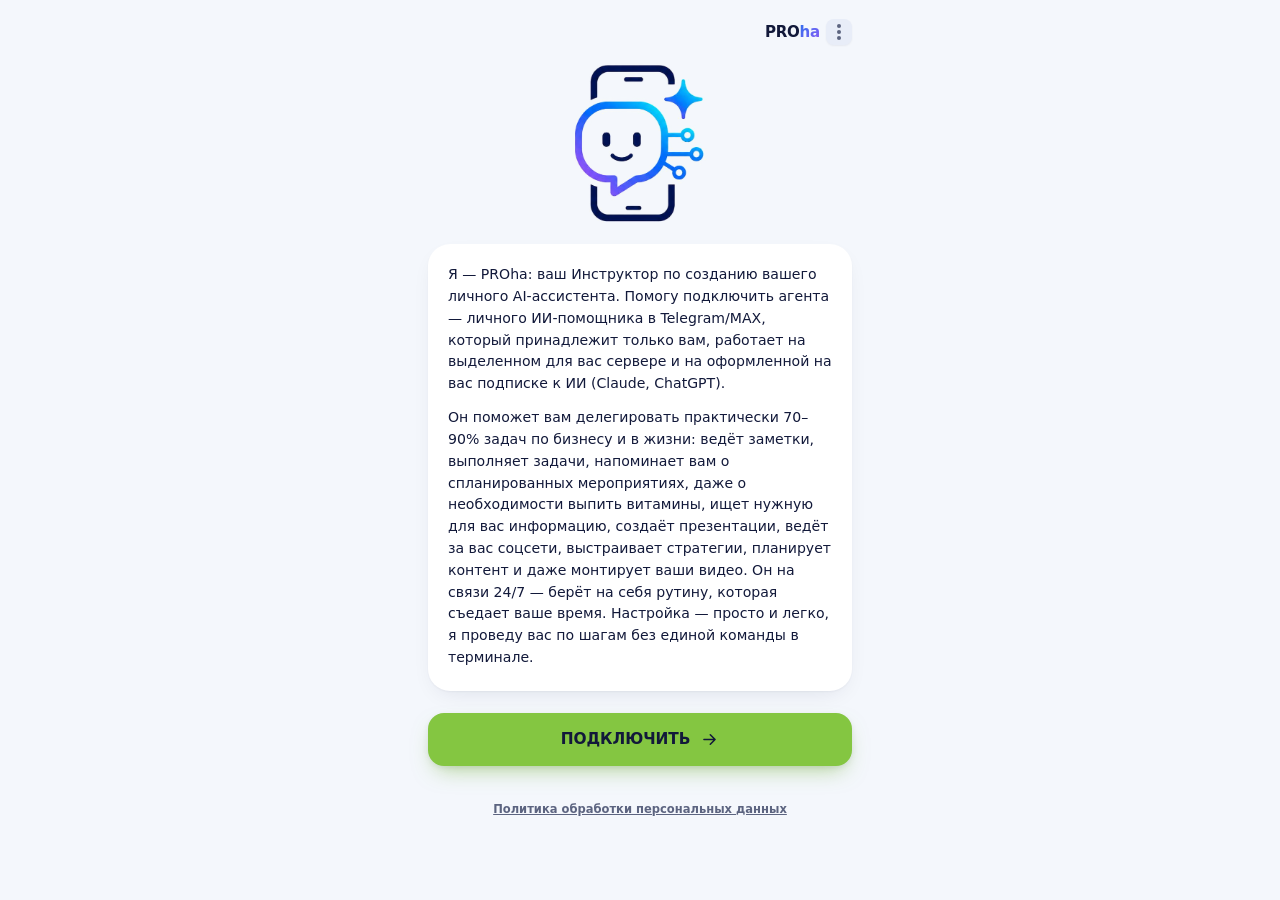
==== index.html @ 61fe50eb "Сервер — только вне России: из РФ Telegram и ИИ работают с перебоями, медиа через релей не проходят;" ====
<!DOCTYPE html>
<html lang="ru">
<head>
<meta charset="UTF-8">
<meta name="viewport" content="width=device-width, initial-scale=1.0, viewport-fit=cover">
<!-- Защитный слой. CSP через <meta> — единственный способ на GitHub Pages:
     Pages не позволяет настраивать HTTP-заголовки вообще. Через meta браузеры
     применяют не все директивы: frame-ancestors, X-Frame-Options,
     X-Content-Type-Options, Permissions-Policy и HSTS работают ТОЛЬКО как
     настоящие заголовки — они ставятся Transform Rule'ом на Cloudflare,
     см. SECURITY.md. Здесь то, что через meta реально действует.

     style-src держит 'unsafe-inline' намеренно: telegram-web-app.js
     подмешивает стили темы клиента, и строгий style-src ломает Mini App.
     Защиту от XSS даёт script-src, и он строгий: только свои файлы и SDK
     Telegram, без inline-скриптов и eval. -->
<meta http-equiv="Content-Security-Policy" content="default-src 'self'; script-src 'self' https://telegram.org; style-src 'self' 'unsafe-inline' https://fonts.googleapis.com; font-src 'self' https://fonts.gstatic.com; img-src 'self' data:; connect-src 'self' https://api.proha.site; base-uri 'none'; form-action 'none'; object-src 'none'">
<meta name="referrer" content="strict-origin-when-cross-origin">
<title>PROha — твой личный AI ассистент</title>
<script src="https://telegram.org/js/telegram-web-app.js"></script>
<link rel="preconnect" href="https://fonts.googleapis.com">
<link rel="preconnect" href="https://fonts.gstatic.com" crossorigin>
<link href="https://fonts.googleapis.com/css2?family=Manrope:wght@500;600;700;800&display=swap" rel="stylesheet">
<!-- ?v=N — та же ручная версия, что MINI_APP_VERSION в concierge-bot/index.js.
     Нужна отдельно от версии в URL самого index.html (которую ставит бот в
     MINI_APP_URL): WebView Telegram может держать style.css/app.js в кэше
     по их СОБСТВЕННОМУ адресу даже когда html открывается заново по новому
     URL — cache-buster у html не трогает кэш подключённых файлов, если у
     них нет своего. Бампать оба числа вместе при каждой визуальной правке. -->
<link rel="stylesheet" href="style.css?v=68">
</head>
<body>
<!--
  THESIS: Дружелюбный личный ассистент, а не официальный документ — редизайн
  по прямому брифу пользователя (логотип PROha), не по своему направлению.
  Отказ от прежнего мира (крафт-бумага/штамп/официальный паспорт) в пользу
  мягких скруглённых карточек и фирменного маскота.
  OWN-WORLD: холодно-белый фон (#F4F7FC), белые карточки с мягкой тенью,
  тёмно-синие чернила (#12193A), градиент синий→фиолетовый (#2F6FED→#8B5CF6)
  для бренд-марки и акцентов выбора, салатовый (#84C641) — единственный цвет
  первичных кнопок (осознанный выбор пользователя, отдельно от бренд-
  градиента). Manrope везде. Скругления везде (10–22px), никаких острых
  углов и линий-разделителей — карточки вместо них.
  STORY: посетитель узнаёт бренд по логотипу с первого экрана и понимает —
  это дружелюбный личный ассистент, а не корпоративная форма; салатовая
  кнопка явно зовёт продолжить.
  FIRST VIEWPORT: значок в левом верхнем углу шапки, «PROha» — в правом,
  заголовок раздела, постер-заглушка под видео (16:9, неактивный плей —
  честно приглушённый, не притворяется рабочим), карточка с текстом о
  том, что такое агент, что он умеет и зачем нужен, салатовая кнопка
  «ПОЕХАЛИ →» внизу. Схема из трёх карточек-иконок
  (Telegram–Сервер–Claude) с этого экрана снята — сохранена в истории
  git для одного из следующих экранов.
  FORM: направление зафиксировано брифом пользователя напрямую (логотип +
  явное указание цвета кнопок), без броска кубика по правилам скилла.
  FINISH: unreviewed and undocumented is unfinished; this build ends with the
  finish review, the verdict, and DESIGN.md.
-->

<main class="passport" id="passport">

<!-- Панель меню документов — одна на всех экранах, вне .screen. Кнопка,
     которая её открывает (.app-menu-trigger), больше не здесь одна —
     она встроена в бренд-марку каждого экрана, сразу справа от слова
     «PROha» (см. .brand-mark__right ниже и app.js — там же почему).
     Панель одна общая, координаты в CSS подобраны под её реальное место
     в строке (одинаковое на любом экране, шапка везде той же высоты). -->
<div class="app-menu__panel" id="app-menu-panel" hidden>
  <a href="privacy.html?v=68" target="_blank" rel="noopener">Политика обработки персональных данных</a>
  <a href="consent.html?v=68" target="_blank" rel="noopener">Согласие на обработку персональных данных</a>
  <a href="offer.html?v=68" target="_blank" rel="noopener">Публичная оферта</a>
</div>

<section class="screen" data-screen="intro">

  <header class="passport__header">
    <div class="hero-mark">
      <div class="brand-mark__right">
        <p class="hero-mark__word">PRO<span class="grad">ha</span></p>
        <button class="app-menu-trigger" type="button" aria-haspopup="true" aria-expanded="false" aria-label="Документы">
          <svg viewBox="0 0 4 16" fill="currentColor" aria-hidden="true" width="4" height="16">
            <circle cx="2" cy="2" r="2"/>
            <circle cx="2" cy="8" r="2"/>
            <circle cx="2" cy="14" r="2"/>
          </svg>
        </button>
      </div>
    </div>
    <h1 class="passport__title sr-only">Знакомство</h1>
  </header>

  <!-- Схема устройства агента (3 шага: Telegram/Сервер/Claude) убрана с
       этого экрана по просьбе пользователя, но не удалена — разметка
       сохранена в истории git (см. коммиты до этого) для переиспользования
       на одном из следующих экранов. -->

  <!-- Логотип сервиса на месте убранной видео-заглушки: тот же слот, та же
       высота, поэтому ритм экрана не поехал. Размеры — в .intro-logo. -->
  <img class="intro-logo" src="icon-proha.png" alt="" width="378" height="449">

  <section class="intro">
    <p class="intro__text">
      Я — PROha: ваш Инструктор по созданию вашего личного AI-ассистента.
      Помогу подключить агента — личного ИИ-помощника в Telegram/MAX,
      который принадлежит только вам, работает на выделенном для вас
      сервере и на оформленной на вас подписке к ИИ (Claude, ChatGPT).
    </p>
    <p class="intro__text">
      Он поможет вам делегировать практически 70–90% задач по бизнесу и в
      жизни: ведёт заметки, выполняет задачи, напоминает вам о
      спланированных мероприятиях, даже о необходимости выпить витамины,
      ищет нужную для вас информацию, создаёт презентации, ведёт за вас
      соцсети, выстраивает стратегии, планирует контент и даже монтирует
      ваши видео. Он на связи 24/7 — берёт на себя рутину, которая съедает
      ваше время. Настройка — просто и легко, я проведу вас по шагам без
      единой команды в терминале.
    </p>
  </section>

  <footer class="passport__footer">
    <button class="btn-primary" id="start-btn" type="button">
      <span>ПОДКЛЮЧИТЬ</span>
      <svg viewBox="0 0 24 24" fill="none" aria-hidden="true" class="btn-primary__arrow">
        <path d="M5 12h14M13 6l6 6-6 6" stroke="currentColor" stroke-width="2" stroke-linecap="round" stroke-linejoin="round"/>
      </svg>
    </button>
  </footer>

</section>

<!-- Экран рисков — сразу после знакомства, до РАСХОДОВ, чтобы человек
     принял это решение раньше, чем увидит сумму (не наоборот: "уже
     потратился — какая разница, что подписал"). Тот же .pricing-card
     компонент, что и на экране РАСХОДЫ, только с акцентом --danger вместо
     нейтрального doc-label. Чекбокс — тот же паттерн, что #pdn-consent-input
     на экране "server": явное подтверждение весомее, чем просто текст,
     который можно проскроллить не читая. Юридически это не замена offer.html
     (там раздел 5 "Ограничение ответственности"), а более явное и заметное
     предупреждение по двум конкретным пунктам, которых в оферте нет прямым
     текстом — по просьбе пользователя 22.08.2026. -->
<section class="screen" data-screen="risks" hidden>

  <header class="passport__header passport__header--plain">
    <div class="brand-mark">
      <img class="brand-mark__icon" src="icon-proha.png" alt="" width="378" height="449">
      <div class="brand-mark__right">
        <p class="brand-mark__word">PRO<span class="grad">ha</span></p>
        <button class="app-menu-trigger" type="button" aria-haspopup="true" aria-expanded="false" aria-label="Документы">
          <svg viewBox="0 0 4 16" fill="currentColor" aria-hidden="true" width="4" height="16">
            <circle cx="2" cy="2" r="2"/>
            <circle cx="2" cy="8" r="2"/>
            <circle cx="2" cy="14" r="2"/>
          </svg>
        </button>
      </div>
    </div>
    <h1 class="passport__title passport__title--compact">ВАЖНО ПРОЧИТАТЬ</h1>
  </header>

  <section class="pricing-card pricing-card--danger" aria-label="Утечка данных">
    <span class="doc-label doc-label--danger">УТЕЧКА ДАННЫХ</span>
    <p class="pricing-card__text">
      Сервер — ваш: вы покупаете его сами и остаётесь его единственным
      владельцем. Чтобы поставить ассистента без единой команды в терминале,
      на шаге установки вы даёте нам разовый доступ по SSH: пароль уходит по
      защищённому каналу прямо на наш сервер установки, используется один раз
      и не сохраняется. В конце установки вход по паролю на сервере
      отключается совсем, а для обновлений и поддержки остаётся наш SSH-ключ
      — как удалить и его, написано на последнем шаге.
    </p>
    <p class="pricing-card__note">
      Поэтому риски, связанные с утечкой информации именно с вашего
      сервера, — на вашей стороне, а не на нашей: кому вы передали пароль,
      как настроен доступ, что вы храните на сервере дальше. Мы подключаем
      ассистента один раз и не отвечаем за то, что происходит с сервером
      после установки.
    </p>
  </section>

  <section class="pricing-card pricing-card--danger" aria-label="Доступ к ИИ-моделям">
    <span class="doc-label doc-label--danger">ДОСТУП К ИИ-МОДЕЛЯМ</span>
    <p class="pricing-card__text">
      Claude и часть других ИИ-моделей официально не работают в России и
      могут в любой момент ограничить, заблокировать или изменить условия
      доступа — это решение самих ИИ-платформ, не наше.
    </p>
    <p class="pricing-card__note">
      Подписку на ИИ-модель вы оформляете на себя лично (см. РАСХОДЫ
      дальше), и потеря или нестабильность этого подключения — тоже риск
      на вашей стороне. Мы можем помочь перенастроить агента на другую
      модель, но не гарантируем непрерывную работу конкретной ИИ-платформы.
    </p>
  </section>

  <section class="pricing-card" aria-label="Разовая услуга">
    <span class="doc-label">РАЗОВАЯ УСЛУГА</span>
    <p class="pricing-card__text">
      PROha подключает вам агента один раз — это не подписка на хранение
      или владение вашими данными с нашей стороны.
    </p>
    <p class="pricing-card__note">
      Мы не выступаем оператором или хранителем информации, которая
      проходит через агента, — только помогаем один раз всё настроить.
      Все остальные риски, не перечисленные выше явно, тоже по умолчанию
      лежат на вас как на владельце сервера и подписок. Полные условия —
      в <a href="offer.html?v=68" target="_blank" rel="noopener">договоре оферты</a>.
    </p>
  </section>

  <label class="field field--consent">
    <input type="checkbox" id="risks-consent-input">
    <span class="field__consent-text">
      Я прочитал(а) и понимаю эти риски
    </span>
  </label>

  <footer class="passport__footer">
    <button class="btn-primary" id="risks-next-btn" type="button" disabled>
      <span>ПОНЯТНО, ДАЛЕЕ</span>
      <svg viewBox="0 0 24 24" fill="none" aria-hidden="true" class="btn-primary__arrow">
        <path d="M5 12h14M13 6l6 6-6 6" stroke="currentColor" stroke-width="2" stroke-linecap="round" stroke-linejoin="round"/>
      </svg>
    </button>
  </footer>

</section>

<!-- Экран-объяснение оплаты: до списка функций, чтобы человек понимал
     модель ценообразования заранее, а не постфактум на экране «Оплата».
     Модель («клиент покупает VPS и подписку на ИИ сам, напрямую») — та
     же, что и раньше провижининга (см. renderServerScreen в app.js), а
     не «всё включено рублями через нас» — экран с той моделью убран по
     решению владельца продукта, ровно из-за противоречия с тем, как
     реально работает установка.
     ВНИМАНИЕ при правках: суммы на этом экране обязаны совпадать с
     SETUP_FEE/MONTHLY_DISPLAY в app.js. -->
<section class="screen" data-screen="pricing" hidden>

  <header class="passport__header passport__header--plain">
    <div class="brand-mark">
      <img class="brand-mark__icon" src="icon-proha.png" alt="" width="378" height="449">
      <div class="brand-mark__right">
        <p class="brand-mark__word">PRO<span class="grad">ha</span></p>
        <button class="app-menu-trigger" type="button" aria-haspopup="true" aria-expanded="false" aria-label="Документы">
          <svg viewBox="0 0 4 16" fill="currentColor" aria-hidden="true" width="4" height="16">
            <circle cx="2" cy="2" r="2"/>
            <circle cx="2" cy="8" r="2"/>
            <circle cx="2" cy="14" r="2"/>
          </svg>
        </button>
      </div>
    </div>
    <h1 class="passport__title passport__title--compact">РАСХОДЫ</h1>
  </header>

  <section class="pricing-card" aria-label="Разовая оплата">
    <span class="doc-label">ОДИН РАЗ</span>
    <ul class="pricing-list">
      <li class="pricing-list__row">
        <span class="pricing-list__name">Подключение агента под ключ</span>
        <span class="pricing-list__price">30 000 ₽</span>
      </li>
    </ul>
    <p class="pricing-card__note">
      Сюда входит и поддержка дальше — отдельно её докупать не нужно и
      нельзя, платёж один. Цена одна для любой модели ИИ: Claude, ChatGPT
      или Kimi. Библиотеки навыков тоже входят в эту сумму — все сразу,
      без доплаты за отдельные функции. Их список вы увидите на следующем
      шаге.
    </p>
  </section>

  <section class="pricing-card" aria-label="Ежемесячная оплата">
    <span class="doc-label">КАЖДЫЙ МЕСЯЦ</span>
    <p class="pricing-card__text">Нам вы больше ничего не платите. Два счёта — не от нас:</p>
    <ul class="pricing-list">
      <li class="pricing-list__row">
        <span class="pricing-list__name">Сервер (VPS)</span>
        <span class="pricing-list__price">от ≈400 ₽/мес</span>
      </li>
      <li class="pricing-list__row">
        <span class="pricing-list__name">Подписка на ИИ</span>
        <span class="pricing-list__price">по тарифу модели</span>
      </li>
    </ul>
    <p class="pricing-card__note">
      Сервер вы покупаете сами у любого VPS-хостера с локацией за пределами
      России (см. следующие шаги — подскажем, какой взять) и оплачиваете
      напрямую ему, счёта от нас не
      будет. Подписку на ИИ вы тоже оформляете на себя — так требуют
      правила самих разработчиков ИИ: ваши переписки и файлы не
      смешиваются ни с чьими. Мы занимаемся только разовым подключением и
      поддержкой дальше.
    </p>
  </section>

  <!-- Снятие возражения «а если я привяжусь, а вы пропадёте или поднимете
       цену». Обещание не декоративное — оно закреплено разделом 2.1
       публичной оферты (offer.html). Менять формулировку здесь только
       вместе с офертой. -->
  <section class="pricing-card" aria-label="Отсутствие привязки">
    <span class="doc-label">БЕЗ ПРИВЯЗКИ</span>
    <p class="pricing-card__text">
      Захотите уйти — заберёте агента с собой.
    </p>
    <p class="pricing-card__note">
      Сервер и так изначально ваш, но и всё остальное (доступы, файлы
      агента) по вашему требованию передаём полностью, и ассистент
      продолжает работать уже без нас. Бесплатно, в любой момент. Это
      записано в публичной оферте, а не просто обещано на словах.
    </p>
  </section>

  <footer class="passport__footer">
    <button class="btn-primary" id="pricing-next-btn" type="button">
      <span>ПОНЯТНО, ДАЛЕЕ</span>
      <svg viewBox="0 0 24 24" fill="none" aria-hidden="true" class="btn-primary__arrow">
        <path d="M5 12h14M13 6l6 6-6 6" stroke="currentColor" stroke-width="2" stroke-linecap="round" stroke-linejoin="round"/>
      </svg>
    </button>
  </footer>

</section>

<section class="screen" data-screen="addons" hidden>

  <header class="passport__header passport__header--plain">
    <div class="brand-mark">
      <img class="brand-mark__icon" src="icon-proha.png" alt="" width="378" height="449">
      <div class="brand-mark__right">
        <p class="brand-mark__word">PRO<span class="grad">ha</span></p>
        <button class="app-menu-trigger" type="button" aria-haspopup="true" aria-expanded="false" aria-label="Документы">
          <svg viewBox="0 0 4 16" fill="currentColor" aria-hidden="true" width="4" height="16">
            <circle cx="2" cy="2" r="2"/>
            <circle cx="2" cy="8" r="2"/>
            <circle cx="2" cy="14" r="2"/>
          </svg>
        </button>
      </div>
    </div>
    <h1 class="passport__title passport__title--compact">Функции Ассистента</h1>
  </header>

  <section class="intro">
    <p class="intro__text" id="addons-note">Купив и подключив Ассистента, вы получите:</p>
  </section>

  <section class="addon-options" aria-label="Функции Ассистента">

    <div class="addon-option" data-addon="youtube-full">
      <div class="addon-option__row">
        <button class="addon-option__toggle" type="button" aria-expanded="false" aria-controls="addon-panel-youtube-full">
          <svg class="addon-option__icon" viewBox="0 0 28 28" fill="none" aria-hidden="true">
          <rect x="4" y="6" width="20" height="16" rx="2" stroke="currentColor" stroke-width="1.6"/>
          <path d="M11 11 L11 17 L18 14 Z" fill="currentColor"/>
          </svg>
          <span class="addon-option__head">
            <span class="addon-option__name">Полный цикл YouTube</span>
          </span>
          <svg class="addon-option__chevron" viewBox="0 0 20 20" fill="none" aria-hidden="true">
            <path d="M5 7.5 L10 12.5 L15 7.5" stroke="currentColor" stroke-width="1.8" stroke-linecap="round" stroke-linejoin="round"/>
          </svg>
        </button>
      </div>
      <div class="addon-option__panel" id="addon-panel-youtube-full" hidden>
        <p class="addon-option__desc">Сценарий, автомонтаж и публикация — от идеи до ролика на канале</p>
        <p class="addon-option__note">
          Важно знать заранее: подключение канала — разовая привязка вашего
          Google-аккаунта, и Google может показать предупреждение
          «приложение не проверено» — это нормально, не ошибка, просто
          подтвердите вход. Готовый ролик рендерится на вашем сервере не
          мгновенно — для этой функции стоит взять сервер помощнее
          базового. Разбор чужого ролика — это разбор структуры и приёмов
          (что удерживает внимание), а не копирование его содержания.
        </p>
      </div>
    </div>

    <div class="addon-option" data-addon="content-analysis">
      <div class="addon-option__row">
        <button class="addon-option__toggle" type="button" aria-expanded="false" aria-controls="addon-panel-content-analysis">
          <svg class="addon-option__icon" viewBox="0 0 28 28" fill="none" aria-hidden="true">
          <circle cx="11" cy="11" r="7" stroke="currentColor" stroke-width="1.6"/>
          <path d="M16.5 16.5 L22 22" stroke="currentColor" stroke-width="1.6" stroke-linecap="round"/>
          </svg>
          <span class="addon-option__head">
            <span class="addon-option__name">Разбор чужого контента</span>
          </span>
          <svg class="addon-option__chevron" viewBox="0 0 20 20" fill="none" aria-hidden="true">
            <path d="M5 7.5 L10 12.5 L15 7.5" stroke="currentColor" stroke-width="1.8" stroke-linecap="round" stroke-linejoin="round"/>
          </svg>
        </button>
      </div>
      <div class="addon-option__panel" id="addon-panel-content-analysis" hidden>
        <p class="addon-option__desc">Анализ роликов и постов конкурентов</p>
      </div>
    </div>

    <div class="addon-option" data-addon="motion-graphics">
      <div class="addon-option__row">
        <button class="addon-option__toggle" type="button" aria-expanded="false" aria-controls="addon-panel-motion-graphics">
          <svg class="addon-option__icon" viewBox="0 0 28 28" fill="none" aria-hidden="true">
          <rect x="5" y="5" width="14" height="14" rx="2" stroke="currentColor" stroke-width="1.6"/>
          <rect x="9" y="9" width="14" height="14" rx="2" stroke="currentColor" stroke-width="1.6"/>
          </svg>
          <span class="addon-option__head">
            <span class="addon-option__name">Анимации и моушн-графика</span>
          </span>
          <svg class="addon-option__chevron" viewBox="0 0 20 20" fill="none" aria-hidden="true">
            <path d="M5 7.5 L10 12.5 L15 7.5" stroke="currentColor" stroke-width="1.8" stroke-linecap="round" stroke-linejoin="round"/>
          </svg>
        </button>
      </div>
      <div class="addon-option__panel" id="addon-panel-motion-graphics" hidden>
        <p class="addon-option__desc">Движущаяся графика для роликов</p>
      </div>
    </div>

    <div class="addon-option" data-addon="web-dev">
      <div class="addon-option__row">
        <button class="addon-option__toggle" type="button" aria-expanded="false" aria-controls="addon-panel-web-dev">
          <svg class="addon-option__icon" viewBox="0 0 28 28" fill="none" aria-hidden="true">
          <rect x="5" y="7" width="18" height="14" rx="1.5" stroke="currentColor" stroke-width="1.6"/>
          <path d="M5 11 L23 11" stroke="currentColor" stroke-width="1.6"/>
          <circle cx="8" cy="9" r="0.8" fill="currentColor"/>
          <circle cx="11" cy="9" r="0.8" fill="currentColor"/>
          </svg>
          <span class="addon-option__head">
            <span class="addon-option__name">Разработка и сайты</span>
          </span>
          <svg class="addon-option__chevron" viewBox="0 0 20 20" fill="none" aria-hidden="true">
            <path d="M5 7.5 L10 12.5 L15 7.5" stroke="currentColor" stroke-width="1.8" stroke-linecap="round" stroke-linejoin="round"/>
          </svg>
        </button>
      </div>
      <div class="addon-option__panel" id="addon-panel-web-dev" hidden>
        <p class="addon-option__desc">Лендинги и сайты под ключ</p>
      </div>
    </div>

    <div class="addon-option" data-addon="social-content">
      <div class="addon-option__row">
        <button class="addon-option__toggle" type="button" aria-expanded="false" aria-controls="addon-panel-social-content">
          <svg class="addon-option__icon" viewBox="0 0 28 28" fill="none" aria-hidden="true">
          <rect x="4" y="5" width="20" height="18" rx="1.5" stroke="currentColor" stroke-width="1.6"/>
          <path d="M8 10.5 L20 10.5 M8 14.5 L17 14.5 M8 18.5 L20 18.5" stroke="currentColor" stroke-width="1.6" stroke-linecap="round"/>
          </svg>
          <span class="addon-option__head">
            <span class="addon-option__name">Текст и контент для соцсетей</span>
          </span>
          <svg class="addon-option__chevron" viewBox="0 0 20 20" fill="none" aria-hidden="true">
            <path d="M5 7.5 L10 12.5 L15 7.5" stroke="currentColor" stroke-width="1.8" stroke-linecap="round" stroke-linejoin="round"/>
          </svg>
        </button>
      </div>
      <div class="addon-option__panel" id="addon-panel-social-content" hidden>
        <p class="addon-option__desc">Посты, подписи, сценарии</p>
      </div>
    </div>

    <div class="addon-option" data-addon="video-editing">
      <div class="addon-option__row">
        <button class="addon-option__toggle" type="button" aria-expanded="false" aria-controls="addon-panel-video-editing">
          <svg class="addon-option__icon" viewBox="0 0 28 28" fill="none" aria-hidden="true">
          <rect x="5" y="7" width="18" height="14" rx="1" stroke="currentColor" stroke-width="1.6"/>
          <path d="M8 7 L8 21 M20 7 L20 21" stroke="currentColor" stroke-width="1.6"/>
          <path d="M5 11 L8 11 M5 17 L8 17 M20 11 L23 11 M20 17 L23 17" stroke="currentColor" stroke-width="1.6"/>
          </svg>
          <span class="addon-option__head">
            <span class="addon-option__name">Монтаж видео</span>
          </span>
          <svg class="addon-option__chevron" viewBox="0 0 20 20" fill="none" aria-hidden="true">
            <path d="M5 7.5 L10 12.5 L15 7.5" stroke="currentColor" stroke-width="1.8" stroke-linecap="round" stroke-linejoin="round"/>
          </svg>
        </button>
      </div>
      <div class="addon-option__panel" id="addon-panel-video-editing" hidden>
        <p class="addon-option__desc">Обрезка, склейка, титры, музыка</p>
      </div>
    </div>

    <div class="addon-option" data-addon="market-research">
      <div class="addon-option__row">
        <button class="addon-option__toggle" type="button" aria-expanded="false" aria-controls="addon-panel-market-research">
          <svg class="addon-option__icon" viewBox="0 0 28 28" fill="none" aria-hidden="true">
          <path d="M5 22 L23 22" stroke="currentColor" stroke-width="1.6" stroke-linecap="round"/>
          <rect x="7" y="15" width="3.5" height="7" stroke="currentColor" stroke-width="1.6"/>
          <rect x="13.25" y="11" width="3.5" height="11" stroke="currentColor" stroke-width="1.6"/>
          <rect x="19.5" y="7" width="3.5" height="15" stroke="currentColor" stroke-width="1.6"/>
          </svg>
          <span class="addon-option__head">
            <span class="addon-option__name">Исследование рынка и конкурентов</span>
          </span>
          <svg class="addon-option__chevron" viewBox="0 0 20 20" fill="none" aria-hidden="true">
            <path d="M5 7.5 L10 12.5 L15 7.5" stroke="currentColor" stroke-width="1.8" stroke-linecap="round" stroke-linejoin="round"/>
          </svg>
        </button>
      </div>
      <div class="addon-option__panel" id="addon-panel-market-research" hidden>
        <p class="addon-option__desc">Кто конкуренты и что у них работает</p>
      </div>
    </div>

    <div class="addon-option" data-addon="seo-check">
      <div class="addon-option__row">
        <button class="addon-option__toggle" type="button" aria-expanded="false" aria-controls="addon-panel-seo-check">
          <svg class="addon-option__icon" viewBox="0 0 28 28" fill="none" aria-hidden="true">
          <circle cx="11" cy="11" r="7" stroke="currentColor" stroke-width="1.6"/>
          <path d="M16.5 16.5 L22 22" stroke="currentColor" stroke-width="1.6" stroke-linecap="round"/>
          <path d="M8 11 L10.2 13.2 L14.5 8" stroke="currentColor" stroke-width="1.4" stroke-linecap="round" stroke-linejoin="round"/>
          </svg>
          <span class="addon-option__head">
            <span class="addon-option__name">Проверка сайта (SEO)</span>
          </span>
          <svg class="addon-option__chevron" viewBox="0 0 20 20" fill="none" aria-hidden="true">
            <path d="M5 7.5 L10 12.5 L15 7.5" stroke="currentColor" stroke-width="1.8" stroke-linecap="round" stroke-linejoin="round"/>
          </svg>
        </button>
      </div>
      <div class="addon-option__panel" id="addon-panel-seo-check" hidden>
        <p class="addon-option__desc">Аудит сайта на ошибки и позиции</p>
      </div>
    </div>

  </section>

  <footer class="passport__footer">
    <button class="btn-primary" id="addons-next-btn" type="button">
      <span>ДАЛЕЕ</span>
      <svg viewBox="0 0 24 24" fill="none" aria-hidden="true" class="btn-primary__arrow">
        <path d="M5 12h14M13 6l6 6-6 6" stroke="currentColor" stroke-width="2" stroke-linecap="round" stroke-linejoin="round"/>
      </svg>
    </button>
  </footer>

</section>

<!-- Выбор ИИ-модели(ей) — перед оплатой, чтобы клиент понимал, на чём именно
     будет работать его агент, до того как увидит итоговую сумму. Мультивыбор
     (чекбоксы), не radio — агент теперь можно подключить
     сразу к нескольким моделям, а какую использовать прямо сейчас клиент
     переключает позже в самом боте (/settings), без переустановки; install.sh
     ставит и логинит все выбранные. Раскрытие карточки — тот же паттерн, что
     у списка функций (клик по названию раскрывает панель, клик по
     чекбоксу выбирает модель, оба независимы). Пятёрка моделей и их плюс/минус — из
     разбора альтернатив Claude Code для этого продукта; цвета — фирменные
     акценты каждой компании (ориентировочные, не точные пиксель-в-пиксель
     бренд-буки), не настоящие логотипы. -->
<section class="screen" data-screen="ai-model" hidden>

  <header class="passport__header passport__header--plain">
    <div class="brand-mark">
      <img class="brand-mark__icon" src="icon-proha.png" alt="" width="378" height="449">
      <div class="brand-mark__right">
        <p class="brand-mark__word">PRO<span class="grad">ha</span></p>
        <button class="app-menu-trigger" type="button" aria-haspopup="true" aria-expanded="false" aria-label="Документы">
          <svg viewBox="0 0 4 16" fill="currentColor" aria-hidden="true" width="4" height="16">
            <circle cx="2" cy="2" r="2"/>
            <circle cx="2" cy="8" r="2"/>
            <circle cx="2" cy="14" r="2"/>
          </svg>
        </button>
      </div>
    </div>
    <h1 class="passport__title passport__title--compact">Выберите ИИ для агента</h1>
  </header>

  <section class="intro">
    <p class="intro__text">Выберите одну или несколько моделей — агент подключит все сразу, а какой пользоваться прямо сейчас, вы переключите позже в самом боте, без переустановки. За каждую выбранную модель вы платите напрямую её разработчику (см. предыдущий шаг). Нажмите на название, чтобы прочитать о модели, затем отметьте галочкой.</p>
    <p class="intro__text">Подписка на любую из моделей оплачивается зарубежной картой. Купить зарубежную карту можно здесь: <a href="https://t.me/FlowbitFinance_bot?start=ref_F657323" target="_blank" rel="noopener">@FlowbitFinance_bot</a></p>
  </section>

  <section class="ai-options" aria-label="Выбор ИИ-модели">

    <div class="ai-option ai-option--claude" data-model="claude">
      <div class="ai-option__row">
        <button class="ai-option__toggle" type="button" aria-expanded="false" aria-controls="ai-panel-claude">
          <span class="ai-option__badge" aria-hidden="true"></span>
          <span class="ai-option__head">
            <span class="ai-option__name">Claude Code</span>
            <span class="ai-option__vendor">Anthropic</span>
          </span>
          <svg class="ai-option__chevron" viewBox="0 0 20 20" fill="none" aria-hidden="true">
            <path d="M5 7.5 L10 12.5 L15 7.5" stroke="currentColor" stroke-width="1.8" stroke-linecap="round" stroke-linejoin="round"/>
          </svg>
        </button>
        <label class="ai-option__select" aria-label="Выбрать «Claude Code»">
          <input class="ai-option__input" type="checkbox" value="claude">
          <svg class="ai-option__check" viewBox="0 0 20 20" fill="none" aria-hidden="true">
            <path d="M4 10.5 L8 14.5 L16 5.5" stroke="currentColor" stroke-width="1.8" stroke-linecap="round" stroke-linejoin="round"/>
          </svg>
        </label>
      </div>
      <div class="ai-option__panel" id="ai-panel-claude" hidden>
        <p class="ai-option__desc">Официальный CLI-агент от Anthropic. Работает прямо в терминале на вашем сервере, видит и правит код по всему проекту сразу — сильнее всех справляется со сложными, многошаговыми задачами.</p>
        <p class="ai-option__pros"><span class="ai-option__pros-label ai-option__pros-label--pro">Плюс</span>Держит в памяти огромный объём за раз (контекст до 1 млн токенов) — реже теряет нить в больших проектах.</p>
        <p class="ai-option__pros"><span class="ai-option__pros-label ai-option__pros-label--con">Минус</span>Дороже конкурентов по цене токенов при активном ежедневном использовании.</p>
      </div>
    </div>

    <div class="ai-option ai-option--codex" data-model="codex">
      <div class="ai-option__row">
        <button class="ai-option__toggle" type="button" aria-expanded="false" aria-controls="ai-panel-codex">
          <span class="ai-option__badge" aria-hidden="true"></span>
          <span class="ai-option__head">
            <span class="ai-option__name">Codex CLI</span>
            <span class="ai-option__vendor">OpenAI</span>
          </span>
          <svg class="ai-option__chevron" viewBox="0 0 20 20" fill="none" aria-hidden="true">
            <path d="M5 7.5 L10 12.5 L15 7.5" stroke="currentColor" stroke-width="1.8" stroke-linecap="round" stroke-linejoin="round"/>
          </svg>
        </button>
        <label class="ai-option__select" aria-label="Выбрать «Codex CLI»">
          <input class="ai-option__input" type="checkbox" value="codex">
          <svg class="ai-option__check" viewBox="0 0 20 20" fill="none" aria-hidden="true">
            <path d="M4 10.5 L8 14.5 L16 5.5" stroke="currentColor" stroke-width="1.8" stroke-linecap="round" stroke-linejoin="round"/>
          </svg>
        </label>
      </div>
      <div class="ai-option__panel" id="ai-panel-codex" hidden>
        <p class="ai-option__desc">Терминальный агент от OpenAI на основе GPT. Выполняет код в изолированной песочнице — риск случайно сломать что-то на сервере ниже, чем у большинства аналогов.</p>
        <p class="ai-option__pros"><span class="ai-option__pros-label ai-option__pros-label--pro">Плюс</span>Дешевле по токенам в 2,5–4 раза и особенно силён на терминальных/серверных задачах.</p>
        <p class="ai-option__pros"><span class="ai-option__pros-label ai-option__pros-label--con">Минус</span>Слабее держит очень большой контекст на масштабных многофайловых переделках.</p>
      </div>
    </div>


    <!-- OpenCode убран из продажи 08.10.2026: у него не было входа ни при
         установке, ни из бота — клиент получал модель, которую не мог
         подключить сам (входа по паролю на сервере у него нет). Движок в
         боте остаётся для тех, у кого он уже стоит. -->

    <div class="ai-option ai-option--kimi" data-model="kimi">
      <div class="ai-option__row">
        <button class="ai-option__toggle" type="button" aria-expanded="false" aria-controls="ai-panel-kimi">
          <span class="ai-option__badge" aria-hidden="true"></span>
          <span class="ai-option__head">
            <span class="ai-option__name">Kimi</span>
            <span class="ai-option__vendor">Moonshot AI</span>
          </span>
          <svg class="ai-option__chevron" viewBox="0 0 20 20" fill="none" aria-hidden="true">
            <path d="M5 7.5 L10 12.5 L15 7.5" stroke="currentColor" stroke-width="1.8" stroke-linecap="round" stroke-linejoin="round"/>
          </svg>
        </button>
        <label class="ai-option__select" aria-label="Выбрать «Kimi»">
          <input class="ai-option__input" type="checkbox" value="kimi">
          <svg class="ai-option__check" viewBox="0 0 20 20" fill="none" aria-hidden="true">
            <path d="M4 10.5 L8 14.5 L16 5.5" stroke="currentColor" stroke-width="1.8" stroke-linecap="round" stroke-linejoin="round"/>
          </svg>
        </label>
      </div>
      <div class="ai-option__panel" id="ai-panel-kimi" hidden>
        <p class="ai-option__desc">Модель Kimi K2 от Moonshot AI с открытыми весами, работает через тот же CLI-агент, что и OpenCode. 1 трлн параметров (32 млрд активных), заточена под агентные задачи и длинный контекст (256K токенов).</p>
        <p class="ai-option__pros"><span class="ai-option__pros-label ai-option__pros-label--pro">Плюс</span>Заметно дешевле по токенам, чем закрытые модели, — ощутимо при активном ежедневном использовании.</p>
        <p class="ai-option__pros"><span class="ai-option__pros-label ai-option__pros-label--con">Минус</span>Оплата картой из России не проще, чем у остальных (нужна зарубежная карта — как и у Claude/Codex), плюс данные идут на серверы Moonshot.</p>
      </div>
    </div>

  </section>

  <footer class="passport__footer">
    <button class="btn-primary" id="ai-model-next-btn" type="button" disabled>
      <span>ДАЛЕЕ</span>
      <svg viewBox="0 0 24 24" fill="none" aria-hidden="true" class="btn-primary__arrow">
        <path d="M5 12h14M13 6l6 6-6 6" stroke="currentColor" stroke-width="2" stroke-linecap="round" stroke-linejoin="round"/>
      </svg>
    </button>
  </footer>

</section>

<!-- Кнопка "Оплатить" реально создаёт заказ и открывает ссылку Продамуса
     (см. paymentPayBtn в app.js → POST /create-payment в concierge-bot).
     Оплата не блокирует переход дальше по визарду («ДАЛЕЕ» в футере
     работает независимо) — бот-токен и данные сервера клиент может
     вводить и до, и после оплаты, оба порядка поддержаны на бэкенде
     (см. handleCreatePayment/handleProdamusWebhook в concierge-bot/index.js).
     .btn-primary--outline — тот же стиль, что и у ссылки на BotFather:
     действие уводит из Mini App наружу (открывает страницу оплаты). -->
<section class="screen" data-screen="payment" hidden>

  <header class="passport__header passport__header--plain">
    <div class="brand-mark">
      <img class="brand-mark__icon" src="icon-proha.png" alt="" width="378" height="449">
      <div class="brand-mark__right">
        <p class="brand-mark__word">PRO<span class="grad">ha</span></p>
        <button class="app-menu-trigger" type="button" aria-haspopup="true" aria-expanded="false" aria-label="Документы">
          <svg viewBox="0 0 4 16" fill="currentColor" aria-hidden="true" width="4" height="16">
            <circle cx="2" cy="2" r="2"/>
            <circle cx="2" cy="8" r="2"/>
            <circle cx="2" cy="14" r="2"/>
          </svg>
        </button>
      </div>
    </div>
    <h1 class="passport__title passport__title--compact">Оплата</h1>
  </header>

  <section class="intro">
    <p class="intro__text">
      Эта услуга не бесплатна. Нам вы платите один раз — за подключение
      под ключ вместе с поддержкой дальше. Сервер и подписку на ИИ
      оплачиваете сами и напрямую (см. экран «РАСХОДЫ») — нам эти два
      счёта не приходят.
    </p>
  </section>

  <section class="payment-action">
    <button class="btn-primary btn-primary--outline payment-pay-btn" id="payment-pay-btn" type="button">
      <svg class="payment-stub__icon" viewBox="0 0 28 20" fill="none" aria-hidden="true">
        <rect x="1.5" y="1.5" width="25" height="17" rx="2.5" stroke="currentColor" stroke-width="1.6"/>
        <path d="M1.5 7 L26.5 7" stroke="currentColor" stroke-width="1.6"/>
        <path d="M4.5 14 L10.5 14" stroke="currentColor" stroke-width="1.6" stroke-linecap="round"/>
      </svg>
      <span id="payment-pay-btn-label">Оплатить</span>
    </button>
    <button class="btn-primary btn-primary--outline payment-pay-btn" id="payment-assistant-btn" type="button">
      <svg class="payment-stub__icon" viewBox="0 0 28 20" fill="none" aria-hidden="true">
        <rect x="1.5" y="1.5" width="25" height="17" rx="2.5" stroke="currentColor" stroke-width="1.6"/>
        <path d="M1.5 7 L26.5 7" stroke="currentColor" stroke-width="1.6"/>
        <path d="M4.5 14 L10.5 14" stroke="currentColor" stroke-width="1.6" stroke-linecap="round"/>
      </svg>
      <span id="payment-assistant-btn-label">С помощником</span>
    </button>
    <p class="payment-assistant-hint">
      «С помощником» — то же подключение, но живой человек созванивается
      с вами и проводит по шагам (создание бота, покупка сервера), плюс
      месяц сопровождения с помощником. Дороже на 20 000 ₽, автоматическая
      установка при этом работает так же.
    </p>
    <span class="field__error" id="payment-pay-error" hidden>Не удалось создать ссылку на оплату — проверьте связь и попробуйте ещё раз.</span>
    <!-- Живой статус оплаты. Текст ставит renderPaymentStatus() в app.js по
         ответу бэкенда на /order-status — тому же order.paid, от которого
         зависит запуск установки. Здесь пусто намеренно: показывать
         что-либо до первого ответа было бы догадкой. -->
    <p class="payment-status" id="payment-status" hidden></p>
  </section>

  <footer class="passport__footer">
    <p class="passport__field">
      <span class="doc-label">К ОПЛАТЕ СЕЙЧАС</span>
      <span id="payment-total">30 000 ₽</span>
    </p>
    <p class="passport__field">
      <span class="doc-label">ЗАТЕМ КАЖДЫЙ МЕСЯЦ</span>
      <span id="payment-monthly">≈400 ₽/мес + подписка(и) на ИИ</span>
    </p>
    <button class="btn-primary" id="payment-next-btn" type="button">
      <span id="payment-next-btn-label">ДАЛЕЕ</span>
      <svg viewBox="0 0 24 24" fill="none" aria-hidden="true" class="btn-primary__arrow">
        <path d="M5 12h14M13 6l6 6-6 6" stroke="currentColor" stroke-width="2" stroke-linecap="round" stroke-linejoin="round"/>
      </svg>
    </button>
  </footer>

</section>

<section class="screen" data-screen="botfather" hidden>

  <header class="passport__header passport__header--plain">
    <div class="brand-mark">
      <img class="brand-mark__icon" src="icon-proha.png" alt="" width="378" height="449">
      <div class="brand-mark__right">
        <p class="brand-mark__word">PRO<span class="grad">ha</span></p>
        <button class="app-menu-trigger" type="button" aria-haspopup="true" aria-expanded="false" aria-label="Документы">
          <svg viewBox="0 0 4 16" fill="currentColor" aria-hidden="true" width="4" height="16">
            <circle cx="2" cy="2" r="2"/>
            <circle cx="2" cy="8" r="2"/>
            <circle cx="2" cy="14" r="2"/>
          </svg>
        </button>
      </div>
    </div>
    <h1 class="passport__title passport__title--compact">Создайте своего бота</h1>
  </header>

  <section class="intro">
    <p class="intro__text">
      Агент живёт в вашем собственном Telegram-боте: не в общем, а в том,
      которым владеете только вы. Создать его можно за минуту через
      официального @BotFather.
    </p>
  </section>

  <ol class="steps" aria-label="Шаги создания бота">
    <li class="steps__item"><span class="steps__num">1</span><span class="steps__text">Откройте <strong>@BotFather</strong></span></li>
    <li class="steps__item"><span class="steps__num">2</span><span class="steps__text">Отправьте команду <code>/newbot</code></span></li>
    <li class="steps__item"><span class="steps__num">3</span><span class="steps__text">Придумайте имя и username — латиницей, оканчивается на <code>bot</code></span></li>
    <li class="steps__item"><span class="steps__num">4</span><span class="steps__text">Скопируйте выданный токен и вставьте его ниже</span></li>
  </ol>

  <a class="btn-primary btn-primary--outline" href="https://t.me/BotFather" target="_blank" rel="noopener">
    <span>Открыть BotFather</span>
    <svg viewBox="0 0 24 24" fill="none" aria-hidden="true" class="btn-primary__arrow">
      <path d="M7 17L17 7M17 7H9M17 7V15" stroke="currentColor" stroke-width="2" stroke-linecap="round" stroke-linejoin="round"/>
    </svg>
  </a>

  <label class="field" id="token-field">
    <span class="field__label doc-label">ТОКЕН БОТА</span>
    <input class="field__input" id="token-input" type="text" inputmode="text" autocomplete="off" placeholder="123456789:AAF2xk...">
    <span class="field__error" id="token-error" hidden>Это не похоже на токен (пример: 123456789:AAF2xk...). Проверьте и вставьте ещё раз.</span>
  </label>

  <!-- Помощь за деньги, одним блоком: сначала дешёвая «Помощь с
       установкой», затем помощник с месяцем сопровождения. Видимость —
       renderHelpOffer() в app.js (только оплатившим подключение). -->
  <div class="assistant-upsell" id="help-offer-botfather" hidden>
    <p class="help-offer__title">Нужна помощь с установкой?</p>
    <div class="help-offer__option" id="install-help-botfather">
      <p class="assistant-upsell__text">Специалист подскажет, что и куда ввести.</p>
      <button class="btn-primary btn-primary--outline" id="install-help-btn-botfather" type="button">
        <span id="install-help-btn-botfather-label">Помощь с установкой</span>
      </button>
      <p class="assistant-upsell__note" id="install-help-note-botfather" hidden></p>
    </div>
    <div class="help-offer__option" id="assistant-upsell-botfather">
      <p class="assistant-upsell__text">Помощник проведёт по всем шагам, плюс месяц сопровождения.</p>
      <button class="btn-primary btn-primary--outline" id="assistant-upsell-btn-botfather" type="button">
        <span id="assistant-upsell-btn-botfather-label">С помощником</span>
      </button>
      <p class="assistant-upsell__note" id="assistant-upsell-note-botfather" hidden></p>
    </div>
  </div>

  <footer class="passport__footer">
    <button class="btn-primary" id="botfather-next-btn" type="button" disabled>
      <span>ДАЛЕЕ</span>
      <svg viewBox="0 0 24 24" fill="none" aria-hidden="true" class="btn-primary__arrow">
        <path d="M5 12h14M13 6l6 6-6 6" stroke="currentColor" stroke-width="2" stroke-linecap="round" stroke-linejoin="round"/>
      </svg>
    </button>
  </footer>

</section>

<section class="screen" data-screen="server" hidden>

  <header class="passport__header passport__header--plain">
    <div class="brand-mark">
      <img class="brand-mark__icon" src="icon-proha.png" alt="" width="378" height="449">
      <div class="brand-mark__right">
        <p class="brand-mark__word">PRO<span class="grad">ha</span></p>
        <button class="app-menu-trigger" type="button" aria-haspopup="true" aria-expanded="false" aria-label="Документы">
          <svg viewBox="0 0 4 16" fill="currentColor" aria-hidden="true" width="4" height="16">
            <circle cx="2" cy="2" r="2"/>
            <circle cx="2" cy="8" r="2"/>
            <circle cx="2" cy="14" r="2"/>
          </svg>
        </button>
      </div>
    </div>
    <h1 class="passport__title passport__title--compact">Подключите сервер</h1>
  </header>

  <section class="intro">
    <p class="intro__text" id="server-intro-text">
      <!-- Это только фолбэк: реальный текст ставит renderServerScreen()
           в app.js — там же лежит и предупреждение о том, что этот экран
           противоречит модели «всё включено» и пока не переписан. -->
      Купите сервер (VPS): обязательно Ubuntu 24, локация — не Россия
      (Нидерланды, Финляндия, Германия, Казахстан). Когда сервер готов,
      впишите его данные из панели хостинга ниже.
    </p>
  </section>

  <label class="field">
    <span class="field__label doc-label">IP-АДРЕС СЕРВЕРА</span>
    <input class="field__input" id="ip-input" type="text" inputmode="decimal" autocomplete="off" placeholder="203.0.113.10">
    <span class="field__error" id="ip-error" hidden>Похоже, это не IP-адрес — пример: 203.0.113.10.</span>
  </label>

  <label class="field">
    <span class="field__label doc-label">SSH-ПОРТ</span>
    <input class="field__input" id="port-input" type="text" inputmode="numeric" autocomplete="off" placeholder="22">
    <span class="field__error" id="port-error" hidden>Это должно быть число — например 22 или 11582.</span>
  </label>

  <label class="field">
    <span class="field__label doc-label">ROOT-ПАРОЛЬ</span>
    <input class="field__input" id="password-input" type="password" autocomplete="off" placeholder="••••••••">
    <span class="field__hint">Это поле формы, а не сообщение в чат — пароль не остаётся в переписке.</span>
  </label>

  <label class="field field--consent">
    <input type="checkbox" id="pdn-consent-input">
    <span class="field__consent-text">
      Даю <a href="consent.html?v=68" target="_blank" rel="noopener">согласие на обработку персональных данных</a> и принимаю <a href="privacy.html?v=68" target="_blank" rel="noopener">политику</a>
    </span>
  </label>

  <span class="field__error" id="server-submit-error" hidden>Не получилось отправить данные — проверьте связь и попробуйте ещё раз.</span>

  <!-- Помощь за деньги, одним блоком: сначала дешёвая «Помощь с
       установкой», затем помощник с месяцем сопровождения. Видимость —
       renderHelpOffer() в app.js (только оплатившим подключение). -->
  <div class="assistant-upsell" id="help-offer-server" hidden>
    <p class="help-offer__title">Нужна помощь с установкой?</p>
    <div class="help-offer__option" id="install-help-server">
      <p class="assistant-upsell__text">Специалист подскажет, что и куда ввести.</p>
      <button class="btn-primary btn-primary--outline" id="install-help-btn-server" type="button">
        <span id="install-help-btn-server-label">Помощь с установкой</span>
      </button>
      <p class="assistant-upsell__note" id="install-help-note-server" hidden></p>
    </div>
    <div class="help-offer__option" id="assistant-upsell-server">
      <p class="assistant-upsell__text">Помощник проведёт по всем шагам, плюс месяц сопровождения.</p>
      <button class="btn-primary btn-primary--outline" id="assistant-upsell-btn-server" type="button">
        <span id="assistant-upsell-btn-server-label">С помощником</span>
      </button>
      <p class="assistant-upsell__note" id="assistant-upsell-note-server" hidden></p>
    </div>
  </div>

  <footer class="passport__footer">
    <button class="btn-primary" id="server-next-btn" type="button" disabled>
      <span id="server-next-btn-label">НАЧАТЬ УСТАНОВКУ</span>
      <svg viewBox="0 0 24 24" fill="none" aria-hidden="true" class="btn-primary__arrow">
        <path d="M5 12h14M13 6l6 6-6 6" stroke="currentColor" stroke-width="2" stroke-linecap="round" stroke-linejoin="round"/>
      </svg>
    </button>
  </footer>

</section>

<section class="screen" data-screen="done" hidden>

  <header class="passport__header passport__header--plain">
    <div class="brand-mark">
      <img class="brand-mark__icon" src="icon-proha.png" alt="" width="378" height="449">
      <div class="brand-mark__right">
        <p class="brand-mark__word">PRO<span class="grad">ha</span></p>
        <button class="app-menu-trigger" type="button" aria-haspopup="true" aria-expanded="false" aria-label="Документы">
          <svg viewBox="0 0 4 16" fill="currentColor" aria-hidden="true" width="4" height="16">
            <circle cx="2" cy="2" r="2"/>
            <circle cx="2" cy="8" r="2"/>
            <circle cx="2" cy="14" r="2"/>
          </svg>
        </button>
      </div>
    </div>
    <h1 class="passport__title passport__title--compact">Что произойдёт дальше</h1>
  </header>

  <section class="intro">
    <p class="intro__text">
      Обычно приложение закрывается сразу после отправки. Дальше установка
      идёт уже в переписке с ботом, он присылает статус по каждому шагу.
      Единственное, что понадобится от вас — один раз войти в свой аккаунт
      Claude по ссылке, которую пришлёт бот.
    </p>
  </section>

  <ol class="steps" aria-label="Шаги установки">
    <li class="steps__item"><span class="steps__num">1</span><span class="steps__text">Подключение к серверу по ключу</span></li>
    <li class="steps__item"><span class="steps__num">2</span><span class="steps__text">Загрузка и установка Tasker</span></li>
    <li class="steps__item"><span class="steps__num">3</span><span class="steps__text">Подключение вашего Telegram-бота</span></li>
    <li class="steps__item"><span class="steps__num">4</span><span class="steps__text">Вход в аккаунт Claude по ссылке</span></li>
    <li class="steps__item"><span class="steps__num">5</span><span class="steps__text">Запуск личного агента</span></li>
  </ol>

  <section class="intro">
    <p class="intro__text">
      Обычно вся установка занимает 5–10 минут. Бот присылает короткий
      отчёт по каждому шагу — если что-то пойдёт не так, вы сразу увидите,
      на каком именно.
    </p>
    <p class="intro__text">
      И последнее — про доступ к серверу. В конце установки вход по паролю
      на нём отключается совсем: пароль, который вы вводили, больше никуда
      не подходит. Наш SSH-ключ на сервере остаётся — им мы выпускаем
      обновления и помогаем, если что-то сломается. Захотите закрыть и его —
      удалите нашу строку из файла /root/.ssh/authorized_keys: агент
      продолжит работать сам, но удалённо помогать мы уже не сможем.
    </p>
  </section>

  <footer class="passport__footer">
    <p class="closing-note">Конец раздела — бот напишет, когда агент будет готов.</p>
  </footer>

</section>

<!-- Ссылка на политику ПДн — вне .screen, поэтому видна на любом экране
     визарда (152-ФЗ ст. 18.1: должна быть в подвале КАЖДОЙ страницы, не
     только рядом с чекбоксом согласия на экране 'server'). -->
<p class="global-privacy-link">
  <a href="privacy.html?v=68" target="_blank" rel="noopener">Политика обработки персональных данных</a>
</p>

</main>

<script src="app.js?v=68"></script>
</body>
</html>
---- style.css ----
/* ── Tokens ─────────────────────────────────────────────────────────── */
:root {
  --paper: #F4F7FC;
  --paper-deep: #E8EDF8;
  --card: #FFFFFF;
  --ink: #12193A;
  --ink-soft: #5C6480;
  --line: #E3E9F5;

  --brand-blue: #2F6FED;
  --brand-purple: #8B5CF6;
  --accent: #84C641;
  --accent-deep: #6FAE31;

  --font-body: 'Manrope', system-ui, -apple-system, sans-serif;
  --font-mono: ui-monospace, 'SF Mono', Consolas, monospace;

  --r-sm: 10px;
  --r-md: 16px;
  --r-lg: 22px;

  --shadow-card: 0 1px 2px rgba(18,25,58,0.04), 0 8px 24px -10px rgba(18,25,58,0.12);
  --shadow-btn: 0 10px 22px -8px rgba(111,174,49,0.55), 0 2px 6px -1px rgba(18,25,58,0.1);
  --shadow-btn-hover: 0 14px 26px -8px rgba(111,174,49,0.6), 0 3px 8px -1px rgba(18,25,58,0.14);
  --shadow-btn-active: 0 4px 10px -4px rgba(111,174,49,0.5);
}

* { box-sizing: border-box; }

html {
  -webkit-text-size-adjust: 100%;
}

body {
  margin: 0;
  min-height: 100vh;
  background: var(--paper);
  color: var(--ink);
  font-family: var(--font-body);
  -webkit-font-smoothing: antialiased;
}

/* Мир приложения — светлый, вне зависимости от темы Telegram (см. контракт
   направления): дружелюбный ассистент не переключается в тёмный режим
   вместе с ОС. */

/* Визуально скрыть, но оставить для скринридеров — заголовок раздела
   (<h1>) остаётся в DOM ради структуры страницы, даже когда по брифу
   надпись на экране не нужна (сейчас — экран 1). */
.sr-only {
  position: absolute;
  width: 1px;
  height: 1px;
  padding: 0;
  margin: -1px;
  overflow: hidden;
  clip: rect(0, 0, 0, 0);
  white-space: nowrap;
  border: 0;
}

/* ── Layout ─────────────────────────────────────────────────────────── */

.passport {
  position: relative;
  max-width: 460px;
  margin: 0 auto;
  min-height: min(100vh, 840px);
  padding: 24px 18px calc(28px + env(safe-area-inset-bottom, 0px));
  display: flex;
  flex-direction: column;
}

/* Каждый .screen — один раздел визарда; router (app.js) переключает
   [hidden], а не local display, поэтому display объявлен только для
   видимого состояния — иначе author-правило display:flex перебивает
   браузерное [hidden]{display:none} независимо от специфичности
   (нормальные author-правила всегда старше normal UA-правил). */
.screen:not([hidden]) {
  flex: 1;
  display: flex;
  flex-direction: column;
  justify-content: space-between;
  gap: 20px;
}

/* На высоких вьюпортах justify-content: space-between распределяет лишнее
   место поровну между разделами вместо того, чтобы сваливать его одним
   пустым провалом перед футером. */
.passport__header,
.diagram,
.intro,
.intro-logo,
.addon-options,
.payment-action,
.pricing-card,
.steps-card,
.field,
.btn-primary--outline {
  flex: none;
}

/* ── Brand mark ─────────────────────────────────────────────────────── */

/* Значок — в левом верхнем углу шапки, словесный знак «PROha» — в правом
   верхнем, врозь по краям строки (justify-content: space-between, не пара
   рядом через gap). Так на всех экранах, КРОМЕ первого: там значок вынесен
   крупным логотипом под шапку (.intro-logo), и дублировать его же в строке
   незачем — см. .hero-mark ниже.
   Размер значка и надписи одинаковый везде, чтобы бренд-марка не «прыгала»
   между экранами.
   Значок — тот же растровый файл icon-proha.png, что и .brand-mark__icon:
   реальный кадр, вырезанный и обесцвеченный по альфа-каналу из настоящего
   logo-proha.jpg (не рисованная реконструкция). Высота задаётся, ширина
   следует естественной пропорции файла (378×449), чтобы не искажать
   значок. */
.hero-mark,
.brand-mark {
  display: flex;
  align-items: center;
  justify-content: space-between;
  width: 100%;
}

/* Экран 1 идёт без значка в строке, поэтому у обёртки остаётся один
   ребёнок, и space-between прижал бы слово к левому краю. flex-end держит
   его справа, как на остальных экранах.
   min-height повторяет высоту убранного значка: без неё строка стала бы
   ниже на пару пикселей, и кнопка ⋮ на первом экране поехала бы вверх —
   а координаты общей выпадающей панели (.app-menu__panel) подобраны под
   то, что кнопка везде физически в одном месте. */
.hero-mark {
  margin: 0 0 2px;
  justify-content: flex-end;
  min-height: clamp(23px, 6.6vw, 29px);
}

.brand-mark__icon {
  display: block;
  flex: none;
  height: clamp(23px, 6.6vw, 29px);
  width: auto;
}

.hero-mark__word,
.brand-mark__word {
  font-family: var(--font-body);
  font-weight: 800;
  font-size: clamp(0.74rem, 3.58vw, 0.94rem);
  letter-spacing: -0.015em;
  color: var(--ink);
}

.hero-mark__word .grad,
.brand-mark__word .grad {
  background: linear-gradient(135deg, var(--brand-blue), var(--brand-purple));
  -webkit-background-clip: text;
  background-clip: text;
  color: transparent;
}

/* ── Header ─────────────────────────────────────────────────────────── */

.passport__header {
  padding: 2px 0 4px;
  /* Бренд-марка вплотную к верхнему краю на всех экранах — компенсирует
     общий верхний паддинг .passport (24px), одинаково для hero (.hero-mark)
     и компактных шапок (.brand-mark), чтобы расстояние до края не
     отличалось между экранами. */
  margin-top: -18px;
}

.passport__title {
  margin: 18px 0 8px;
  font-family: var(--font-body);
  font-weight: 800;
  font-size: clamp(1.55rem, 6.4vw, 1.9rem);
  line-height: 1.16;
  letter-spacing: -0.01em;
  color: var(--ink);
}

.passport__subtitle {
  margin: 0 0 4px;
  font-size: 0.95rem;
  font-weight: 600;
  color: var(--ink-soft);
}

.passport__field {
  margin: 0;
  display: flex;
  flex-direction: column;
  gap: 3px;
}

#total-price {
  font-size: 1.2rem;
  font-weight: 800;
  color: var(--accent-deep);
}

.passport__header--plain {
  padding: 2px 0 4px;
}

.passport__header--plain .passport__title {
  margin-top: 6px;
}

.passport__title--compact {
  font-size: clamp(1.3rem, 5.6vw, 1.55rem);
}

/* ── Diagram (только раздел 1) ──────────────────────────────────────── */

.diagram {
  position: relative;
  padding: 4px 4px 2px;
  height: 140px;
}

.diagram__lines {
  position: absolute;
  top: 0;
  left: 0;
  width: 100%;
  height: 78px;
  overflow: visible;
}

.diagram__lead {
  fill: none;
  stroke: var(--brand-blue);
  stroke-width: 1.4;
  stroke-dasharray: 2 5;
  stroke-linecap: round;
  opacity: 0.45;
}

.diagram > .diagram__node {
  position: absolute;
  top: 0;
  left: var(--x);
  transform: translateX(-50%);
  width: 108px;
  display: flex;
  flex-direction: column;
  align-items: center;
  text-align: center;
}

.diagram__icon-well {
  display: flex;
  align-items: center;
  justify-content: center;
  width: 52px;
  height: 52px;
  border-radius: 16px;
  background: var(--card);
  box-shadow: var(--shadow-card);
}

.diagram__icon {
  width: 26px;
  height: 26px;
  color: var(--brand-blue);
}

.diagram__num {
  margin-top: 8px;
  width: 20px;
  height: 20px;
  color: var(--brand-blue);
}

.diagram__num text {
  font-family: var(--font-body);
  font-weight: 700;
  font-size: 10px;
  fill: currentColor;
}

.diagram__cap {
  margin: 6px 0 0;
  font-size: 0.78rem;
  line-height: 1.3;
  font-weight: 600;
  color: var(--ink-soft);
}

/* ── Card (обёртка для интро и шагов) ───────────────────────────────── */

.intro,
.steps-card {
  background: var(--card);
  border-radius: var(--r-lg);
  box-shadow: var(--shadow-card);
  padding: 20px 20px 22px;
}

.doc-label {
  display: block;
  font-size: 0.72rem;
  font-weight: 800;
  letter-spacing: 0.08em;
  text-transform: uppercase;
  color: var(--brand-blue);
  margin-bottom: 8px;
}

.intro__text {
  margin: 0;
  font-size: 0.88rem;
  line-height: 1.55;
  color: var(--ink);
  max-width: 62ch;
}

.intro__text a {
  color: var(--brand-blue);
  text-decoration: underline;
}
.intro__text + .intro__text {
  margin-top: 12px;
}

/* ── Логотип на экране 1 ──────────────────────────────────────────────
   Занял слот убранной видео-заглушки и повторяет её габарит по высоте,
   чтобы экран не перекомпоновался. Постер был width: 68% при 16/9, то есть
   ровно 38.25% ширины контейнера в высоту. Логотип 378×449 — портретный,
   поэтому под ту же высоту ему нужно 38.25% × 378/449 = 32.2% ширины;
   высоту дальше держит собственная пропорция картинки. Рамки и тени нет
   намеренно: карточка с закруглением снова читалась бы как заглушка под
   медиа, а это просто знак сервиса. */

/* Тот же приём, что был у заглушки: на экране 1 заголовок визуально скрыт
   (.sr-only), логотип — первый видимый элемент под шапкой, и его подтягивает
   ближе к бренд-марке, компенсируя часть общего .screen gap в 20px. */
.screen[data-screen="intro"] .intro-logo {
  margin-top: -20px;
}

.intro-logo {
  display: block;
  width: 32.2%;
  height: auto;
  margin-left: auto;
  margin-right: auto;
}

/* ── Pricing explainer (экран между интро и допфункциями) ─────────────
   Два .pricing-card подряд — тот же Card-компонент, что и .intro, только
   с doc-label сверху (ОДИН РАЗ / КАЖДЫЙ МЕСЯЦ). Строки .pricing-list__row
   на --paper-deep — тот же приглушённый фон, что и у других
   «информационных» блоков в этом файле, для единообразия. */
.pricing-card {
  background: var(--card);
  border-radius: var(--r-lg);
  box-shadow: var(--shadow-card);
  padding: 18px 20px 20px;
}

.pricing-card__text {
  margin: 0;
  font-size: 0.88rem;
  line-height: 1.55;
  color: var(--ink);
}

.pricing-list {
  list-style: none;
  margin: 12px 0 0;
  padding: 0;
  display: flex;
  flex-direction: column;
  gap: 8px;
}

.pricing-list__row {
  display: flex;
  align-items: baseline;
  justify-content: space-between;
  gap: 10px;
  padding: 10px 12px;
  background: var(--paper-deep);
  border-radius: var(--r-sm);
}

.pricing-list__name {
  font-size: 0.86rem;
  font-weight: 600;
  color: var(--ink);
}

.pricing-list__price {
  flex: none;
  font-size: 0.86rem;
  font-weight: 800;
  color: var(--ink);
}

.pricing-card__note {
  margin: 10px 0 0;
  font-size: 0.8rem;
  line-height: 1.45;
  color: var(--ink-soft);
}

/* ── Экран рисков (data-screen="risks") ───────────────────────────────
   Та же .pricing-card, но с левой красной полосой — читается как
   предупреждение, а не как нейтральная информация вроде РАСХОДОВ.
   Красный — тот же #C8383B, что и у .field--invalid .field__error, для
   единообразия с остальным "языком ошибок/предупреждений" на сайте. */
.pricing-card--danger {
  border-left: 3px solid #C8383B;
}

.doc-label--danger {
  color: #C8383B;
}

.addon-option__note {
  margin: 10px 0 0;
  font-size: 0.8rem;
  line-height: 1.45;
  color: var(--ink-soft);
}

/* ── Payment action (кнопка "Оплатить" на экране "Оплата") ────────────
   .payment-pay-btn — обычный .btn-primary.btn-primary--outline (см.
   #server-next-btn / ссылка на BotFather — тот же стиль для "действие
   уводит из Mini App наружу"), иконка карты внутри — единственное, что
   осталось от прежней заглушки .payment-stub. Ошибка создания ссылки —
   .field__error, тот же паттерн, что и #server-submit-error. */
.payment-action {
  display: flex;
  flex-direction: column;
  gap: 6px;
}

.payment-stub__icon {
  flex: none;
  width: 24px;
  height: 17px;
}

/* ── Addon options ──────────────────────────────────────────────────── */

.addon-options {
  display: flex;
  flex-direction: column;
  gap: 10px;
  padding: 2px 0;
}

.addon-option {
  background: var(--card);
  border: 1.5px solid var(--line);
  border-radius: var(--r-md);
  box-shadow: var(--shadow-card);
  transition: border-color 120ms ease, background 120ms ease;
  overflow: hidden;
}

.addon-option:focus-within {
  outline: 2px solid var(--brand-blue);
  outline-offset: 2px;
}

/* Строка карточки: значок + название (кнопка-раскрывашка). Выбирать
   функции больше не нужно — все входят в подключение, — поэтому чекбокса
   в строке нет, вся строка раскрывает описание. */
.addon-option__row {
  display: flex;
  align-items: center;
  gap: 8px;
  padding: 14px 14px 14px 14px;
}

.addon-option__toggle {
  display: flex;
  align-items: center;
  gap: 12px;
  flex: 1;
  min-width: 0;
  border: none;
  background: none;
  padding: 0;
  margin: 0;
  font: inherit;
  text-align: left;
  cursor: pointer;
  color: inherit;
}

.addon-option__icon {
  flex: none;
  width: 26px;
  height: 26px;
  color: var(--brand-blue);
}

.addon-option__head {
  display: flex;
  align-items: baseline;
  justify-content: space-between;
  gap: 10px;
  flex: 1;
  min-width: 0;
}

.addon-option__name {
  font-weight: 700;
  font-size: 0.92rem;
  color: var(--ink);
}

.addon-option__chevron {
  flex: none;
  width: 18px;
  height: 18px;
  color: var(--ink-soft);
  transition: transform 160ms ease;
}

.addon-option--expanded .addon-option__chevron {
  transform: rotate(180deg);
}

/* Чекбокс выбора — свой независимый хит-таргет, всегда виден (не только
   при выборе), чтобы клик по нему не путался с раскрытием карточки. */
/* Раскрывающаяся панель: описание функции — раньше это был текст-подпись
   на самой кнопке, теперь живёт только здесь. */
.addon-option__panel {
  padding: 4px 14px 16px;
}

.addon-option__desc {
  margin: 10px 0 0;
  font-size: 0.85rem;
  line-height: 1.5;
  color: var(--ink-soft);
  font-weight: 500;
}

/* ── AI model options (экран между допфункциями и оплатой) ────────────
   Та же карточка-аккордеон, что .addon-option, но выбор одиночный (radio,
   не checkbox — агент работает на одной модели) и вместо цены — цвет
   бренда каждой компании (--ai-accent/--ai-accent-soft), заданный
   отдельным модификатором на каждую модель. Цвета — ориентировочные
   фирменные акценты, не точные значения из брендбуков. */

.ai-options {
  display: flex;
  flex-direction: column;
  gap: 10px;
  padding: 2px 0;
}

.ai-option {
  background: var(--card);
  border: 1.5px solid var(--line);
  border-radius: var(--r-md);
  box-shadow: var(--shadow-card);
  transition: border-color 120ms ease, background 120ms ease;
  overflow: hidden;
}

.ai-option--selected {
  border-color: var(--ai-accent);
}

.ai-option--expanded .ai-option__panel {
  background: var(--ai-accent-soft);
}

.ai-option:focus-within {
  outline: 2px solid var(--brand-blue);
  outline-offset: 2px;
}

.ai-option__row {
  display: flex;
  align-items: center;
  gap: 8px;
  padding: 14px 14px 14px 14px;
}

.ai-option__toggle {
  display: flex;
  align-items: center;
  gap: 12px;
  flex: 1;
  min-width: 0;
  border: none;
  background: none;
  padding: 0;
  margin: 0;
  font: inherit;
  text-align: left;
  cursor: pointer;
  color: inherit;
}

/* Цветной кружок — единственный носитель фирменного цвета компании на
   свёрнутой карточке (не логотип, чтобы не подделывать чужой брендинг). */
.ai-option__badge {
  flex: none;
  width: 22px;
  height: 22px;
  border-radius: 50%;
  background: var(--ai-accent);
}

.ai-option__head {
  display: flex;
  flex-direction: column;
  gap: 1px;
  flex: 1;
  min-width: 0;
}

.ai-option__name {
  font-weight: 700;
  font-size: 0.92rem;
  color: var(--ink);
}

.ai-option__vendor {
  font-size: 0.76rem;
  font-weight: 600;
  color: var(--ai-accent);
}

.ai-option__chevron {
  flex: none;
  width: 18px;
  height: 18px;
  color: var(--ink-soft);
  transition: transform 160ms ease;
}

.ai-option--expanded .ai-option__chevron {
  transform: rotate(180deg);
}

.ai-option__select {
  position: relative;
  flex: none;
  display: flex;
  align-items: center;
  justify-content: center;
  width: 26px;
  height: 26px;
  cursor: pointer;
}

.ai-option__input {
  position: absolute;
  inset: 0;
  opacity: 0;
  margin: 0;
  cursor: pointer;
}

/* Чекбокс, не переключатель одного варианта — мультивыбор моделей (клиент
   ставит агента сразу на нескольких, переключает между ними уже в самом
   боте). Квадрат с галочкой вместо круга-радио, в акцентном цвете
   конкретной модели (--ai-accent): выбор здесь явно про «которая из этих
   карточек», уместнее свой цвет на каждой. */
.ai-option__check {
  width: 22px;
  height: 22px;
  border-radius: 7px;
  border: 1.5px solid var(--line);
  color: transparent;
  padding: 1px;
  box-sizing: border-box;
  background: var(--paper);
  transition: border-color 120ms ease, background 120ms ease, color 120ms ease;
}

.ai-option--selected .ai-option__check {
  border-color: var(--ai-accent);
  background: var(--ai-accent);
  color: #fff;
}

.ai-option__panel {
  padding: 4px 14px 16px;
  transition: background 120ms ease;
}

.ai-option__desc {
  margin: 6px 0 0;
  font-size: 0.85rem;
  line-height: 1.5;
  color: var(--ink-soft);
  font-weight: 500;
}

.ai-option__pros {
  margin: 10px 0 0;
  font-size: 0.84rem;
  line-height: 1.5;
  color: var(--ink);
}

.ai-option__pros-label {
  display: inline-block;
  margin-right: 6px;
  padding: 2px 8px;
  border-radius: 999px;
  font-size: 0.68rem;
  font-weight: 800;
  letter-spacing: 0.02em;
  text-transform: uppercase;
  vertical-align: middle;
}

.ai-option__pros-label--pro {
  background: #E5F5EA;
  color: #1E8E51;
}

.ai-option__pros-label--con {
  background: #FBEBEC;
  color: #C8383B;
}

/* Фирменные акценты — по одному на модель. */
.ai-option--claude { --ai-accent: #D97757; --ai-accent-soft: #FBEEE8; }
.ai-option--codex { --ai-accent: #10A37F; --ai-accent-soft: #E6F7F1; }
.ai-option--opencode { --ai-accent: #7C3AED; --ai-accent-soft: #F1EBFC; }
.ai-option--kimi { --ai-accent: #4D6BFE; --ai-accent-soft: #EAEDFF; }

/* ── Numbered steps (BotFather / установка) ────────────────────────── */

.steps {
  display: flex;
  flex-direction: column;
  gap: 14px;
  padding: 0;
  list-style: none;
  margin: 0;
}

.steps__item {
  display: flex;
  align-items: baseline;
  gap: 12px;
}

.steps__num {
  flex: none;
  display: inline-flex;
  align-items: center;
  justify-content: center;
  width: 24px;
  height: 24px;
  border-radius: 50%;
  background: linear-gradient(135deg, var(--brand-blue), var(--brand-purple));
  color: #fff;
  font-weight: 800;
  font-size: 0.74rem;
  transform: translateY(4px);
}

.steps__text {
  font-size: 0.94rem;
  line-height: 1.5;
  font-weight: 500;
  color: var(--ink);
}

.steps__text strong {
  font-weight: 800;
}

.steps__text code {
  font-family: var(--font-mono);
  font-size: 0.85em;
  background: var(--paper-deep);
  padding: 2px 6px;
  border-radius: 6px;
}

/* ── Form field (токен / IP / порт / пароль) ───────────────────────── */

.field {
  display: block;
}

.field + .field {
  margin-top: 14px;
}

.field__label {
  display: block;
  font-size: 0.78rem;
  font-weight: 700;
  color: var(--ink-soft);
  margin-bottom: 8px;
}

.field__input {
  display: block;
  width: 100%;
  padding: 14px 16px;
  background: var(--card);
  border: 1.5px solid var(--line);
  border-radius: var(--r-md);
  color: var(--ink);
  font-family: var(--font-body);
  font-weight: 600;
  font-size: 0.96rem;
  box-shadow: var(--shadow-card);
  transition: border-color 120ms ease, box-shadow 120ms ease;
}

.field__input::placeholder {
  color: var(--ink-soft);
  opacity: 0.55;
  font-weight: 500;
}

.field__input:focus-visible {
  outline: none;
  border-color: var(--brand-blue);
  box-shadow: 0 0 0 3px rgba(47,111,237,0.16), var(--shadow-card);
}

.field--invalid .field__input {
  border-color: #E0575A;
}

.field__error:not([hidden]),
.field__hint {
  display: block;
  margin-top: 6px;
  font-size: 0.78rem;
  font-weight: 600;
  line-height: 1.4;
  color: var(--ink-soft);
}

.field--invalid .field__error {
  color: #C8383B;
}

/* Ошибка отправки формы (#server-submit-error) — стоит отдельно от .field,
   не под .field--invalid, но должна читаться как ошибка, а не как
   приглушённая подсказка (см. базовый цвет .field__error выше). То же
   для #payment-pay-error — ошибка создания ссылки на оплату. */
#server-submit-error,
#payment-pay-error {
  color: #C8383B;
}

/* ── Чекбокс согласия на обработку ПДн (152-ФЗ ст. 18.1) ─────────────── */

.field--consent {
  display: flex;
  align-items: flex-start;
  gap: 10px;
  margin-top: 14px;
  cursor: pointer;
}

.field--consent input[type="checkbox"] {
  flex: 0 0 auto;
  width: 20px;
  height: 20px;
  margin-top: 1px;
  accent-color: var(--brand-blue);
  cursor: pointer;
}

.field__consent-text {
  font-size: 0.82rem;
  font-weight: 600;
  line-height: 1.4;
  color: var(--ink-soft);
}

.field__consent-text a {
  color: var(--brand-blue);
  text-decoration: underline;
}

/* ── Меню документов (⋮) — доступ к политике ПДн и оферте с любого
   экрана визарда ───────────────────────────────────────────────────── */

/* top:46px — не 24px. Бренд-марка (значок + «PROha») занимает верхнюю
   строку по всей ширине (space-between) на каждом экране и физически
   заканчивается около 39px от верха .passport (высота значка до 29px +
   отступы шапки, см. .hero-mark/.brand-mark) — при top:24px кнопка
   вертикально перекрывала нижнюю часть слова «PROha» в том же правом
   углу. Дальнейшая правка (см. .brand-mark__right ниже) убрала кнопку из
   отдельного глобального слоя вообще — теперь она сама часть строки
   бренд-марки, сразу справа от слова, а не под ним; общей осталась
   только выпадающая панель со ссылками (.app-menu__panel), одна на все
   экраны — координаты подобраны под то, что кнопка на любом экране
   физически в одном и том же месте (шапка везде одной высоты). */

/* Группирует слово «PROha» и кнопку меню в один флекс-элемент — без
   этого обёртки (.hero-mark/.brand-mark, justify-content: space-between)
   раскидали бы три элемента (значок/слово/кнопка) по всей ширине строки
   вместо того, чтобы прижать слово и кнопку друг к другу у правого края. */
.brand-mark__right {
  display: flex;
  align-items: center;
  gap: 6px;
}

.app-menu-trigger {
  width: 26px;
  height: 26px;
  flex: none;
  display: flex;
  align-items: center;
  justify-content: center;
  border: none;
  border-radius: 8px;
  /* Постоянный, а не только hover-фон — без него это была просто голая
     иконка-многоточие без вида кнопки. */
  background: var(--paper-deep, #EEF1F8);
  box-shadow: 0 1px 2px rgba(18, 25, 58, 0.06);
  color: var(--ink-soft);
  cursor: pointer;
}

.app-menu-trigger:hover,
.app-menu-trigger[aria-expanded="true"] {
  background: var(--border, #E7E9F3);
  color: var(--ink);
}

.app-menu__panel {
  position: absolute;
  /* Относительно .passport (position: relative) — не относительно
     кнопки: кнопок теперь девять (по одной на экран), но все в одном и
     том же месте на странице, так что одна общая позиция панели верна
     для любой из них. */
  top: 40px;
  right: 18px;
  z-index: 20;
  min-width: 240px;
  background: #fff;
  border: 1px solid var(--border, #E7E9F3);
  border-radius: 14px;
  box-shadow: 0 12px 28px rgba(18, 25, 58, 0.14);
  padding: 8px;
}

/* display:flex должен жить в паре с :not([hidden]) — иначе этот author-
   рулесет всегда перебивает браузерное [hidden]{display:none} (обычные
   author-правила старше normal UA-правил вне зависимости от
   специфичности, см. тот же приём у .screen:not([hidden]) выше по
   файлу) — и панель постоянно видна на экране, что бы ни стояло в
   атрибуте hidden и в app.js. Из-за этой самой ошибки панель до сих пор
   была открыта всегда, а не только по клику на кнопку. */
.app-menu__panel:not([hidden]) {
  display: flex;
  flex-direction: column;
  gap: 2px;
}

.app-menu__panel a {
  display: block;
  padding: 10px 12px;
  border-radius: 9px;
  font-size: 0.84rem;
  font-weight: 600;
  color: var(--ink);
  text-decoration: none;
}

.app-menu__panel a:hover {
  background: var(--paper-deep, #EEF1F8);
}

/* ── Ссылка на политику ПДн — во всех экранах (152-ФЗ ст. 18.1) ──────── */

.global-privacy-link {
  margin: 20px 0 0;
  padding-top: 12px;
  text-align: center;
}

.global-privacy-link a {
  font-size: 0.72rem;
  font-weight: 600;
  color: var(--ink-soft);
  text-decoration: underline;
}

/* ── Footer / CTA ───────────────────────────────────────────────────── */

.passport__footer {
  padding-top: 2px;
  display: flex;
  flex-direction: column;
  gap: 14px;
}

.closing-note {
  margin: 0;
  padding: 16px 18px;
  background: var(--card);
  border-radius: var(--r-lg);
  box-shadow: var(--shadow-card);
  text-align: center;
  font-size: 0.86rem;
  font-weight: 700;
  color: var(--ink-soft);
}

.btn-primary {
  position: relative;
  display: flex;
  align-items: center;
  justify-content: center;
  gap: 10px;
  width: 100%;
  padding: 17px 20px;
  border: none;
  border-radius: var(--r-md);
  background: var(--accent);
  color: var(--ink);
  font-family: var(--font-body);
  font-weight: 800;
  font-size: 0.96rem;
  letter-spacing: -0.005em;
  cursor: pointer;
  box-shadow: var(--shadow-btn);
  transition: transform 120ms ease, box-shadow 120ms ease, background 120ms ease;
}

.btn-primary__arrow {
  width: 19px;
  height: 19px;
  flex: none;
}

.btn-primary:hover {
  background: var(--accent-deep);
  transform: translateY(-1px);
  box-shadow: var(--shadow-btn-hover);
}

.btn-primary:active {
  transform: translateY(1px);
  box-shadow: var(--shadow-btn-active);
}

.btn-primary:focus-visible {
  outline: 2px solid var(--brand-blue);
  outline-offset: 3px;
}

.btn-primary:disabled {
  background: var(--paper-deep);
  color: var(--ink-soft);
  box-shadow: none;
  cursor: default;
}

/* Второстепенное действие (уходит из приложения, не продолжает раздел) —
   белая карточка-кнопка вместо заливки, без цветной тени. */
.btn-primary--outline {
  background: var(--card);
  color: var(--ink);
  border: 1.5px solid var(--line);
  box-shadow: var(--shadow-card);
  text-decoration: none;
}

.btn-primary--outline:hover {
  background: var(--paper-deep);
  transform: none;
  box-shadow: var(--shadow-card);
}

.btn-primary--outline:active {
  background: var(--paper-deep);
  transform: none;
  box-shadow: var(--shadow-card);
}

/* ── Small screens ──────────────────────────────────────────────────── */

@media (max-width: 360px) {
  .passport { padding-left: 14px; padding-right: 14px; }
  .diagram > .diagram__node { width: 92px; }
}

/* ── Reduced motion ─────────────────────────────────────────────────── */

@media (prefers-reduced-motion: reduce) {
  .btn-primary { transition: none; }
}

/* Живой статус оплаты на экране «Оплата». Визард опрашивает /order-status
   у бэкенда, пока человек платит на стороне Продамуса, и показывает одно из
   трёх: оплата не начата / ждём подтверждения / подтверждена. Нейтральный
   вид по умолчанию — это не ошибка и не успех, а состояние; зелёный только
   для подтверждённой оплаты, тем же --accent, что и остальные «действие
   доступно» на сайте. */
.payment-status {
  margin: 0;
  padding: 9px 11px;
  border: 1px solid var(--line);
  border-radius: var(--r-sm);
  background: var(--paper);
  color: var(--ink-soft);
  font-size: 13px;
  line-height: 1.45;
}

.payment-status--paid {
  border-color: var(--accent);
  background: rgba(132, 198, 65, 0.09);
  color: var(--accent-deep);
  font-weight: 600;
}

/* Подпись под второй кнопкой оплаты («С помощником») — приглушённое
   пояснение, тот же вес, что и .pricing-card__note. */
.payment-assistant-hint {
  margin: 2px 0 0;
  font-size: 0.8rem;
  line-height: 1.45;
  color: var(--ink-soft);
}

/* Апселл «с персональным помощником» на экранах инструкции (botfather,
   server). Показывается только после оплаты базовой цены — см.
   renderAssistantUpsell() в app.js. Отбит от формы, чтобы читался как
   отдельное предложение, а не ещё одно поле. */
/* display только при :not([hidden]) — иначе блок не прятался атрибутом
   hidden (тот же приём, что у .screen выше). */
.assistant-upsell:not([hidden]) {
  display: flex;
}

.assistant-upsell {
  flex: none;
  flex-direction: column;
  gap: 8px;
  margin-top: 14px;
  padding: 12px;
  border: 1px solid var(--line);
  border-radius: var(--r-sm);
  background: var(--paper);
}

.assistant-upsell__text {
  margin: 0;
  font-size: 0.85rem;
  line-height: 1.45;
  color: var(--ink-soft);
}

.help-offer__title {
  margin: 0;
  font-size: 0.95rem;
  font-weight: 600;
  line-height: 1.35;
  color: var(--ink);
}

.help-offer__option:not([hidden]) {
  display: flex;
  flex-direction: column;
  gap: 8px;
}

.help-offer__option + .help-offer__option {
  padding-top: 10px;
  border-top: 1px solid var(--line);
}

.assistant-upsell__note {
  margin: 0;
  font-size: 0.8rem;
  line-height: 1.45;
  color: var(--ink-soft);
}
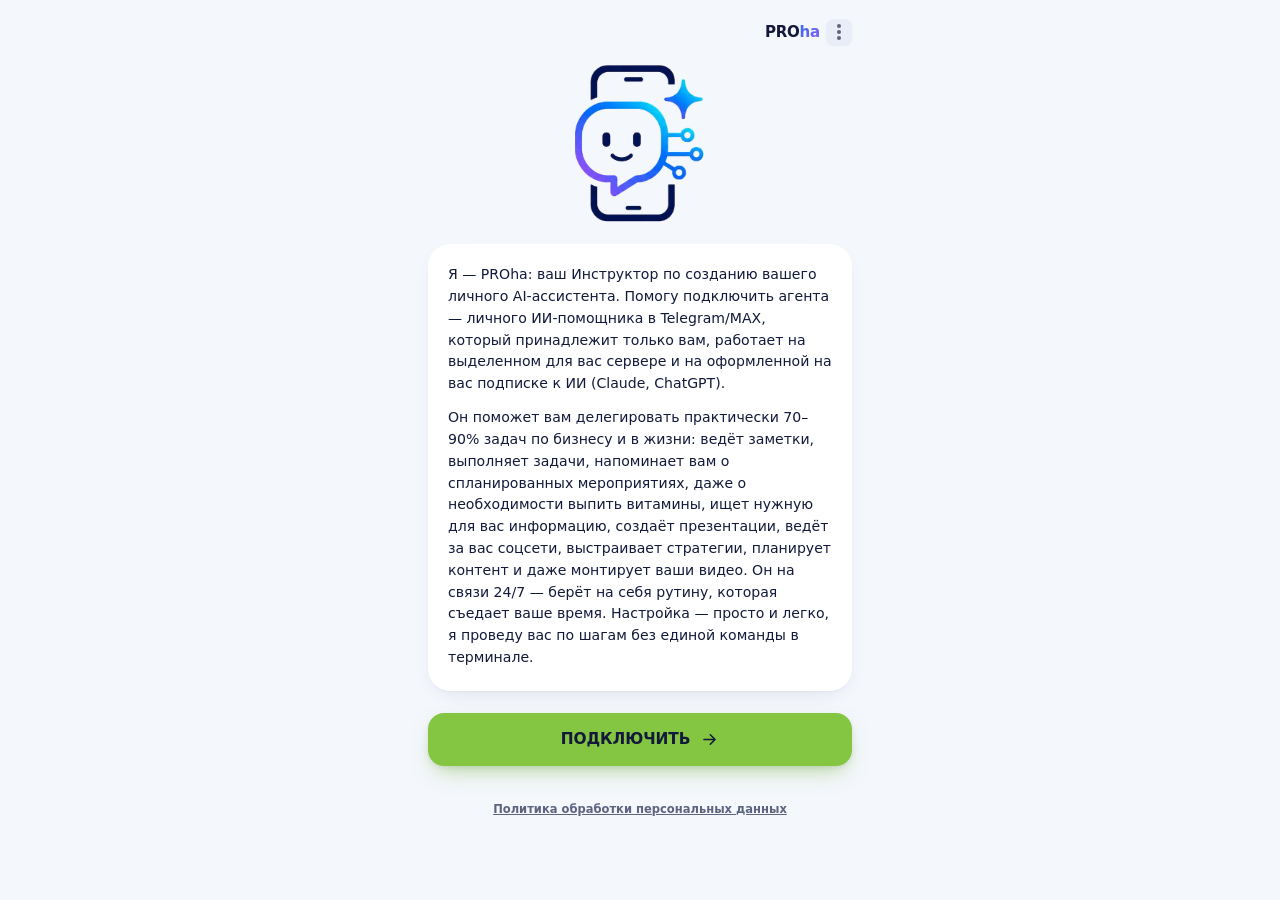
==== commit 63a64f95: "Kimi временно убран из выбора моделей; v=69" ====
--- a/index.html
+++ b/index.html
@@ -27,7 +27,7 @@
      по их СОБСТВЕННОМУ адресу даже когда html открывается заново по новому
      URL — cache-buster у html не трогает кэш подключённых файлов, если у
      них нет своего. Бампать оба числа вместе при каждой визуальной правке. -->
-<link rel="stylesheet" href="style.css?v=68">
+<link rel="stylesheet" href="style.css?v=69">
 </head>
 <body>
 <!--
@@ -66,9 +66,9 @@
      Панель одна общая, координаты в CSS подобраны под её реальное место
      в строке (одинаковое на любом экране, шапка везде той же высоты). -->
 <div class="app-menu__panel" id="app-menu-panel" hidden>
-  <a href="privacy.html?v=68" target="_blank" rel="noopener">Политика обработки персональных данных</a>
-  <a href="consent.html?v=68" target="_blank" rel="noopener">Согласие на обработку персональных данных</a>
-  <a href="offer.html?v=68" target="_blank" rel="noopener">Публичная оферта</a>
+  <a href="privacy.html?v=69" target="_blank" rel="noopener">Политика обработки персональных данных</a>
+  <a href="consent.html?v=69" target="_blank" rel="noopener">Согласие на обработку персональных данных</a>
+  <a href="offer.html?v=69" target="_blank" rel="noopener">Публичная оферта</a>
 </div>
 
 <section class="screen" data-screen="intro">
@@ -203,7 +203,7 @@
       проходит через агента, — только помогаем один раз всё настроить.
       Все остальные риски, не перечисленные выше явно, тоже по умолчанию
       лежат на вас как на владельце сервера и подписок. Полные условия —
-      в <a href="offer.html?v=68" target="_blank" rel="noopener">договоре оферты</a>.
+      в <a href="offer.html?v=69" target="_blank" rel="noopener">договоре оферты</a>.
     </p>
   </section>
 
@@ -263,8 +263,8 @@
     </ul>
     <p class="pricing-card__note">
       Сюда входит и поддержка дальше — отдельно её докупать не нужно и
-      нельзя, платёж один. Цена одна для любой модели ИИ: Claude, ChatGPT
-      или Kimi. Библиотеки навыков тоже входят в эту сумму — все сразу,
+      нельзя, платёж один. Цена одна для любой модели ИИ: Claude или
+      ChatGPT. Библиотеки навыков тоже входят в эту сумму — все сразу,
       без доплаты за отдельные функции. Их список вы увидите на следующем
       шаге.
     </p>
@@ -630,6 +630,9 @@
          подключить сам (входа по паролю на сервере у него нет). Движок в
          боте остаётся для тех, у кого он уже стоит. -->
 
+    <!-- Kimi временно убран из выбора 17.10.2026 (решение владельца).
+         Движок в боте и вход по ключу остаются для уже подключённых;
+         вернуть — раскомментировать карточку и упоминание в pricing-card.
     <div class="ai-option ai-option--kimi" data-model="kimi">
       <div class="ai-option__row">
         <button class="ai-option__toggle" type="button" aria-expanded="false" aria-controls="ai-panel-kimi">
@@ -655,6 +658,7 @@
         <p class="ai-option__pros"><span class="ai-option__pros-label ai-option__pros-label--con">Минус</span>Оплата картой из России не проще, чем у остальных (нужна зарубежная карта — как и у Claude/Codex), плюс данные идут на серверы Moonshot.</p>
       </div>
     </div>
+    -->
 
   </section>
 
@@ -885,7 +889,7 @@
   <label class="field field--consent">
     <input type="checkbox" id="pdn-consent-input">
     <span class="field__consent-text">
-      Даю <a href="consent.html?v=68" target="_blank" rel="noopener">согласие на обработку персональных данных</a> и принимаю <a href="privacy.html?v=68" target="_blank" rel="noopener">политику</a>
+      Даю <a href="consent.html?v=69" target="_blank" rel="noopener">согласие на обработку персональных данных</a> и принимаю <a href="privacy.html?v=69" target="_blank" rel="noopener">политику</a>
     </span>
   </label>
 
@@ -985,11 +989,11 @@
      визарда (152-ФЗ ст. 18.1: должна быть в подвале КАЖДОЙ страницы, не
      только рядом с чекбоксом согласия на экране 'server'). -->
 <p class="global-privacy-link">
-  <a href="privacy.html?v=68" target="_blank" rel="noopener">Политика обработки персональных данных</a>
+  <a href="privacy.html?v=69" target="_blank" rel="noopener">Политика обработки персональных данных</a>
 </p>
 
 </main>
 
-<script src="app.js?v=68"></script>
+<script src="app.js?v=69"></script>
 </body>
 </html>
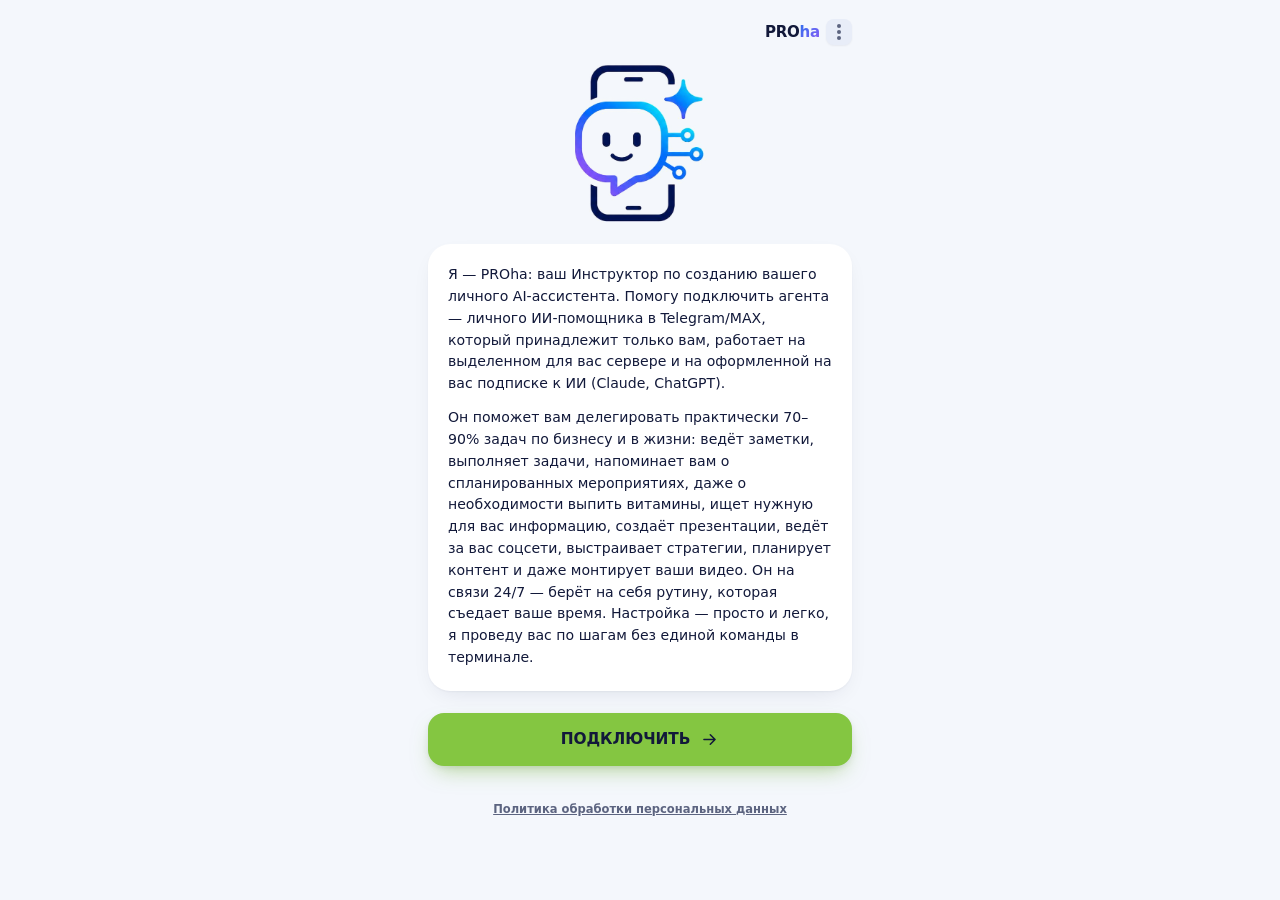
==== commit 86b50818: "Воронка анкеты: отметка о каждом открытом экране; v=70" ====
--- a/index.html
+++ b/index.html
@@ -27,7 +27,7 @@
      по их СОБСТВЕННОМУ адресу даже когда html открывается заново по новому
      URL — cache-buster у html не трогает кэш подключённых файлов, если у
      них нет своего. Бампать оба числа вместе при каждой визуальной правке. -->
-<link rel="stylesheet" href="style.css?v=69">
+<link rel="stylesheet" href="style.css?v=70">
 </head>
 <body>
 <!--
@@ -66,9 +66,9 @@
      Панель одна общая, координаты в CSS подобраны под её реальное место
      в строке (одинаковое на любом экране, шапка везде той же высоты). -->
 <div class="app-menu__panel" id="app-menu-panel" hidden>
-  <a href="privacy.html?v=69" target="_blank" rel="noopener">Политика обработки персональных данных</a>
-  <a href="consent.html?v=69" target="_blank" rel="noopener">Согласие на обработку персональных данных</a>
-  <a href="offer.html?v=69" target="_blank" rel="noopener">Публичная оферта</a>
+  <a href="privacy.html?v=70" target="_blank" rel="noopener">Политика обработки персональных данных</a>
+  <a href="consent.html?v=70" target="_blank" rel="noopener">Согласие на обработку персональных данных</a>
+  <a href="offer.html?v=70" target="_blank" rel="noopener">Публичная оферта</a>
 </div>
 
 <section class="screen" data-screen="intro">
@@ -203,7 +203,7 @@
       проходит через агента, — только помогаем один раз всё настроить.
       Все остальные риски, не перечисленные выше явно, тоже по умолчанию
       лежат на вас как на владельце сервера и подписок. Полные условия —
-      в <a href="offer.html?v=69" target="_blank" rel="noopener">договоре оферты</a>.
+      в <a href="offer.html?v=70" target="_blank" rel="noopener">договоре оферты</a>.
     </p>
   </section>
 
@@ -889,7 +889,7 @@
   <label class="field field--consent">
     <input type="checkbox" id="pdn-consent-input">
     <span class="field__consent-text">
-      Даю <a href="consent.html?v=69" target="_blank" rel="noopener">согласие на обработку персональных данных</a> и принимаю <a href="privacy.html?v=69" target="_blank" rel="noopener">политику</a>
+      Даю <a href="consent.html?v=70" target="_blank" rel="noopener">согласие на обработку персональных данных</a> и принимаю <a href="privacy.html?v=70" target="_blank" rel="noopener">политику</a>
     </span>
   </label>
 
@@ -989,11 +989,11 @@
      визарда (152-ФЗ ст. 18.1: должна быть в подвале КАЖДОЙ страницы, не
      только рядом с чекбоксом согласия на экране 'server'). -->
 <p class="global-privacy-link">
-  <a href="privacy.html?v=69" target="_blank" rel="noopener">Политика обработки персональных данных</a>
+  <a href="privacy.html?v=70" target="_blank" rel="noopener">Политика обработки персональных данных</a>
 </p>
 
 </main>
 
-<script src="app.js?v=69"></script>
+<script src="app.js?v=70"></script>
 </body>
 </html>
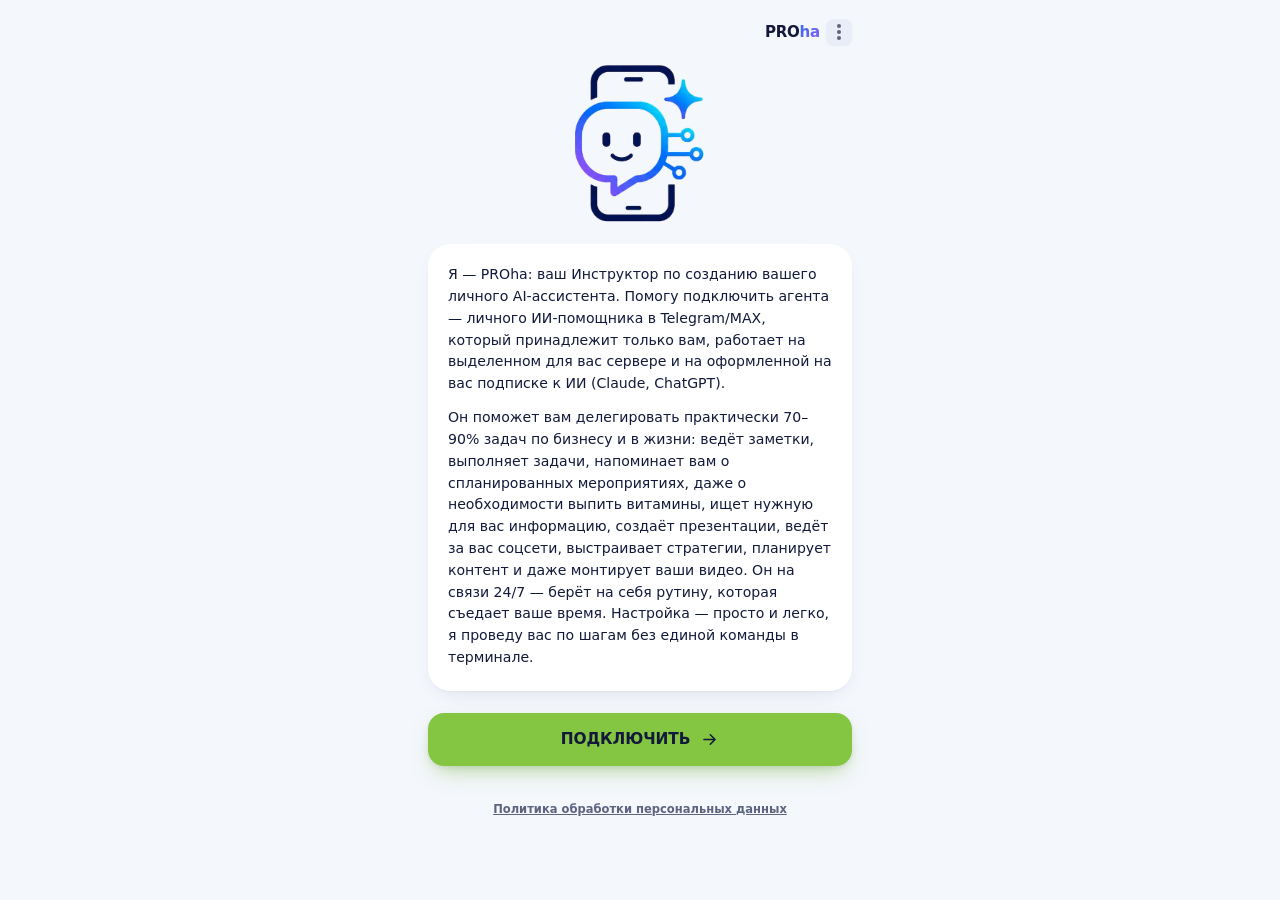
==== commit 1d212577: "Новые тексты визарда и оферта v4: поддержка 5 900 ₽/мес отдельно, помощник 35 900 ₽; v=71 - «Важно п" ====
--- a/index.html
+++ b/index.html
@@ -27,7 +27,7 @@
      по их СОБСТВЕННОМУ адресу даже когда html открывается заново по новому
      URL — cache-buster у html не трогает кэш подключённых файлов, если у
      них нет своего. Бампать оба числа вместе при каждой визуальной правке. -->
-<link rel="stylesheet" href="style.css?v=70">
+<link rel="stylesheet" href="style.css?v=71">
 </head>
 <body>
 <!--
@@ -66,9 +66,9 @@
      Панель одна общая, координаты в CSS подобраны под её реальное место
      в строке (одинаковое на любом экране, шапка везде той же высоты). -->
 <div class="app-menu__panel" id="app-menu-panel" hidden>
-  <a href="privacy.html?v=70" target="_blank" rel="noopener">Политика обработки персональных данных</a>
-  <a href="consent.html?v=70" target="_blank" rel="noopener">Согласие на обработку персональных данных</a>
-  <a href="offer.html?v=70" target="_blank" rel="noopener">Публичная оферта</a>
+  <a href="privacy.html?v=71" target="_blank" rel="noopener">Политика обработки персональных данных</a>
+  <a href="consent.html?v=71" target="_blank" rel="noopener">Согласие на обработку персональных данных</a>
+  <a href="offer.html?v=71" target="_blank" rel="noopener">Публичная оферта</a>
 </div>
 
 <section class="screen" data-screen="intro">
@@ -130,9 +130,7 @@
 
 <!-- Экран рисков — сразу после знакомства, до РАСХОДОВ, чтобы человек
      принял это решение раньше, чем увидит сумму (не наоборот: "уже
-     потратился — какая разница, что подписал"). Тот же .pricing-card
-     компонент, что и на экране РАСХОДЫ, только с акцентом --danger вместо
-     нейтрального doc-label. Чекбокс — тот же паттерн, что #pdn-consent-input
+     потратился — какая разница, что подписал"). Чекбокс — тот же паттерн, что #pdn-consent-input
      на экране "server": явное подтверждение весомее, чем просто текст,
      который можно проскроллить не читая. Юридически это не замена offer.html
      (там раздел 5 "Ограничение ответственности"), а более явное и заметное
@@ -157,55 +155,22 @@
     <h1 class="passport__title passport__title--compact">ВАЖНО ПРОЧИТАТЬ</h1>
   </header>
 
-  <section class="pricing-card pricing-card--danger" aria-label="Утечка данных">
-    <span class="doc-label doc-label--danger">УТЕЧКА ДАННЫХ</span>
-    <p class="pricing-card__text">
-      Сервер — ваш: вы покупаете его сами и остаётесь его единственным
-      владельцем. Чтобы поставить ассистента без единой команды в терминале,
-      на шаге установки вы даёте нам разовый доступ по SSH: пароль уходит по
-      защищённому каналу прямо на наш сервер установки, используется один раз
-      и не сохраняется. В конце установки вход по паролю на сервере
-      отключается совсем, а для обновлений и поддержки остаётся наш SSH-ключ
-      — как удалить и его, написано на последнем шаге.
-    </p>
-    <p class="pricing-card__note">
-      Поэтому риски, связанные с утечкой информации именно с вашего
-      сервера, — на вашей стороне, а не на нашей: кому вы передали пароль,
-      как настроен доступ, что вы храните на сервере дальше. Мы подключаем
-      ассистента один раз и не отвечаем за то, что происходит с сервером
-      после установки.
-    </p>
-  </section>
-
-  <section class="pricing-card pricing-card--danger" aria-label="Доступ к ИИ-моделям">
-    <span class="doc-label doc-label--danger">ДОСТУП К ИИ-МОДЕЛЯМ</span>
-    <p class="pricing-card__text">
-      Claude и часть других ИИ-моделей официально не работают в России и
-      могут в любой момент ограничить, заблокировать или изменить условия
-      доступа — это решение самих ИИ-платформ, не наше.
-    </p>
-    <p class="pricing-card__note">
-      Подписку на ИИ-модель вы оформляете на себя лично (см. РАСХОДЫ
-      дальше), и потеря или нестабильность этого подключения — тоже риск
-      на вашей стороне. Мы можем помочь перенастроить агента на другую
-      модель, но не гарантируем непрерывную работу конкретной ИИ-платформы.
-    </p>
-  </section>
-
-  <section class="pricing-card" aria-label="Разовая услуга">
-    <span class="doc-label">РАЗОВАЯ УСЛУГА</span>
-    <p class="pricing-card__text">
-      PROha подключает вам агента один раз — это не подписка на хранение
-      или владение вашими данными с нашей стороны.
-    </p>
-    <p class="pricing-card__note">
-      Мы не выступаем оператором или хранителем информации, которая
-      проходит через агента, — только помогаем один раз всё настроить.
-      Все остальные риски, не перечисленные выше явно, тоже по умолчанию
-      лежат на вас как на владельце сервера и подписок. Полные условия —
-      в <a href="offer.html?v=70" target="_blank" rel="noopener">договоре оферты</a>.
-    </p>
-  </section>
+  <!-- Текст экрана — дословно от владельца продукта (18.10.2026), заменил
+       три карточки «Утечка данных / Доступ к ИИ-моделям / Разовая услуга».
+       Список — тот же .steps, что на экране botfather. -->
+  <section class="intro">
+    <p class="intro__text">
+      Моей ценностью является честность, поэтому я вас предупреждаю:
+    </p>
+  </section>
+
+  <ol class="steps" aria-label="Предупреждения">
+    <li class="steps__item"><span class="steps__num">1</span><span class="steps__text">Сервер — это память ассистента. Никому не передавайте данные о вашем сервере.</span></li>
+    <li class="steps__item"><span class="steps__num">2</span><span class="steps__text">На сервере тоже бывают технические работы.</span></li>
+    <li class="steps__item"><span class="steps__num">3</span><span class="steps__text">Согласно 152-ФЗ, персональные данные граждан РФ не должны храниться на зарубежных серверах, поэтому я рекомендую хранить их на российских сервисах (вам подскажет ассистент).</span></li>
+    <li class="steps__item"><span class="steps__num">4</span><span class="steps__text">ИИ-модели официально не работают в России, их могут заблокировать либо изменить условия доступа.</span></li>
+    <li class="steps__item"><span class="steps__num">5</span><span class="steps__text">Я проведу вас к подключению ассистента одноразово. Ежемесячная техническая поддержка оплачивается дополнительно.</span></li>
+  </ol>
 
   <label class="field field--consent">
     <input type="checkbox" id="risks-consent-input">
@@ -233,7 +198,9 @@
      решению владельца продукта, ровно из-за противоречия с тем, как
      реально работает установка.
      ВНИМАНИЕ при правках: суммы на этом экране обязаны совпадать с
-     SETUP_FEE/MONTHLY_DISPLAY в app.js. -->
+     SETUP_FEE/ASSISTANT_SURCHARGE/MONTHLY_DISPLAY в app.js.
+     Текст — от владельца продукта 18.10.2026; карточка «Без привязки»
+     снята с экрана (обещание остаётся в оферте, раздел 2.1). -->
 <section class="screen" data-screen="pricing" hidden>
 
   <header class="passport__header passport__header--plain">
@@ -253,62 +220,32 @@
     <h1 class="passport__title passport__title--compact">РАСХОДЫ</h1>
   </header>
 
-  <section class="pricing-card" aria-label="Разовая оплата">
-    <span class="doc-label">ОДИН РАЗ</span>
+  <section class="pricing-card" aria-label="Подключение">
     <ul class="pricing-list">
       <li class="pricing-list__row">
-        <span class="pricing-list__name">Подключение агента под ключ</span>
+        <span class="pricing-list__name">Самостоятельное подключение агента</span>
         <span class="pricing-list__price">30 000 ₽</span>
       </li>
+      <li class="pricing-list__or" aria-hidden="true">или</li>
+      <li class="pricing-list__row">
+        <span class="pricing-list__name">Подключение агента с техническим помощником</span>
+        <span class="pricing-list__price">35 900 ₽</span>
+      </li>
     </ul>
-    <p class="pricing-card__note">
-      Сюда входит и поддержка дальше — отдельно её докупать не нужно и
-      нельзя, платёж один. Цена одна для любой модели ИИ: Claude или
-      ChatGPT. Библиотеки навыков тоже входят в эту сумму — все сразу,
-      без доплаты за отдельные функции. Их список вы увидите на следующем
-      шаге.
-    </p>
-  </section>
-
-  <section class="pricing-card" aria-label="Ежемесячная оплата">
-    <span class="doc-label">КАЖДЫЙ МЕСЯЦ</span>
-    <p class="pricing-card__text">Нам вы больше ничего не платите. Два счёта — не от нас:</p>
+  </section>
+
+  <section class="pricing-card" aria-label="Дополнительные расходы">
+    <span class="doc-label">ДОПОЛНИТЕЛЬНЫЕ РАСХОДЫ</span>
     <ul class="pricing-list">
       <li class="pricing-list__row">
-        <span class="pricing-list__name">Сервер (VPS)</span>
-        <span class="pricing-list__price">от ≈400 ₽/мес</span>
+        <span class="pricing-list__name">Сервер</span>
+        <span class="pricing-list__price">от 400 ₽/мес</span>
       </li>
       <li class="pricing-list__row">
         <span class="pricing-list__name">Подписка на ИИ</span>
         <span class="pricing-list__price">по тарифу модели</span>
       </li>
     </ul>
-    <p class="pricing-card__note">
-      Сервер вы покупаете сами у любого VPS-хостера с локацией за пределами
-      России (см. следующие шаги — подскажем, какой взять) и оплачиваете
-      напрямую ему, счёта от нас не
-      будет. Подписку на ИИ вы тоже оформляете на себя — так требуют
-      правила самих разработчиков ИИ: ваши переписки и файлы не
-      смешиваются ни с чьими. Мы занимаемся только разовым подключением и
-      поддержкой дальше.
-    </p>
-  </section>
-
-  <!-- Снятие возражения «а если я привяжусь, а вы пропадёте или поднимете
-       цену». Обещание не декоративное — оно закреплено разделом 2.1
-       публичной оферты (offer.html). Менять формулировку здесь только
-       вместе с офертой. -->
-  <section class="pricing-card" aria-label="Отсутствие привязки">
-    <span class="doc-label">БЕЗ ПРИВЯЗКИ</span>
-    <p class="pricing-card__text">
-      Захотите уйти — заберёте агента с собой.
-    </p>
-    <p class="pricing-card__note">
-      Сервер и так изначально ваш, но и всё остальное (доступы, файлы
-      агента) по вашему требованию передаём полностью, и ассистент
-      продолжает работать уже без нас. Бесплатно, в любой момент. Это
-      записано в публичной оферте, а не просто обещано на словах.
-    </p>
   </section>
 
   <footer class="passport__footer">
@@ -341,10 +278,9 @@
     <h1 class="passport__title passport__title--compact">Функции Ассистента</h1>
   </header>
 
-  <section class="intro">
-    <p class="intro__text" id="addons-note">Купив и подключив Ассистента, вы получите:</p>
-  </section>
-
+  <!-- 18.10.2026: на экране только YouTube и «И другое» (решение
+       владельца). Остальные карточки сняты с показа; библиотеки ставятся
+       все равно — бэкенд берёт полный ALL_ADDONS, не эту разметку. -->
   <section class="addon-options" aria-label="Функции Ассистента">
 
     <div class="addon-option" data-addon="youtube-full">
@@ -363,162 +299,27 @@
         </button>
       </div>
       <div class="addon-option__panel" id="addon-panel-youtube-full" hidden>
-        <p class="addon-option__desc">Сценарий, автомонтаж и публикация — от идеи до ролика на канале</p>
-        <p class="addon-option__note">
-          Важно знать заранее: подключение канала — разовая привязка вашего
-          Google-аккаунта, и Google может показать предупреждение
-          «приложение не проверено» — это нормально, не ошибка, просто
-          подтвердите вход. Готовый ролик рендерится на вашем сервере не
-          мгновенно — для этой функции стоит взять сервер помощнее
-          базового. Разбор чужого ролика — это разбор структуры и приёмов
-          (что удерживает внимание), а не копирование его содержания.
-        </p>
-      </div>
-    </div>
-
-    <div class="addon-option" data-addon="content-analysis">
+        <p class="addon-option__desc">Сценарий, автомонтаж и публикация — от идеи до монетизации.</p>
+      </div>
+    </div>
+
+    <div class="addon-option">
       <div class="addon-option__row">
-        <button class="addon-option__toggle" type="button" aria-expanded="false" aria-controls="addon-panel-content-analysis">
+        <button class="addon-option__toggle" type="button" aria-expanded="false" aria-controls="addon-panel-more">
           <svg class="addon-option__icon" viewBox="0 0 28 28" fill="none" aria-hidden="true">
-          <circle cx="11" cy="11" r="7" stroke="currentColor" stroke-width="1.6"/>
-          <path d="M16.5 16.5 L22 22" stroke="currentColor" stroke-width="1.6" stroke-linecap="round"/>
+          <circle cx="14" cy="14" r="9" stroke="currentColor" stroke-width="1.6"/>
+          <path d="M14 9.5 L14 18.5 M9.5 14 L18.5 14" stroke="currentColor" stroke-width="1.6" stroke-linecap="round"/>
           </svg>
           <span class="addon-option__head">
-            <span class="addon-option__name">Разбор чужого контента</span>
+            <span class="addon-option__name">И другое</span>
           </span>
           <svg class="addon-option__chevron" viewBox="0 0 20 20" fill="none" aria-hidden="true">
             <path d="M5 7.5 L10 12.5 L15 7.5" stroke="currentColor" stroke-width="1.8" stroke-linecap="round" stroke-linejoin="round"/>
           </svg>
         </button>
       </div>
-      <div class="addon-option__panel" id="addon-panel-content-analysis" hidden>
-        <p class="addon-option__desc">Анализ роликов и постов конкурентов</p>
-      </div>
-    </div>
-
-    <div class="addon-option" data-addon="motion-graphics">
-      <div class="addon-option__row">
-        <button class="addon-option__toggle" type="button" aria-expanded="false" aria-controls="addon-panel-motion-graphics">
-          <svg class="addon-option__icon" viewBox="0 0 28 28" fill="none" aria-hidden="true">
-          <rect x="5" y="5" width="14" height="14" rx="2" stroke="currentColor" stroke-width="1.6"/>
-          <rect x="9" y="9" width="14" height="14" rx="2" stroke="currentColor" stroke-width="1.6"/>
-          </svg>
-          <span class="addon-option__head">
-            <span class="addon-option__name">Анимации и моушн-графика</span>
-          </span>
-          <svg class="addon-option__chevron" viewBox="0 0 20 20" fill="none" aria-hidden="true">
-            <path d="M5 7.5 L10 12.5 L15 7.5" stroke="currentColor" stroke-width="1.8" stroke-linecap="round" stroke-linejoin="round"/>
-          </svg>
-        </button>
-      </div>
-      <div class="addon-option__panel" id="addon-panel-motion-graphics" hidden>
-        <p class="addon-option__desc">Движущаяся графика для роликов</p>
-      </div>
-    </div>
-
-    <div class="addon-option" data-addon="web-dev">
-      <div class="addon-option__row">
-        <button class="addon-option__toggle" type="button" aria-expanded="false" aria-controls="addon-panel-web-dev">
-          <svg class="addon-option__icon" viewBox="0 0 28 28" fill="none" aria-hidden="true">
-          <rect x="5" y="7" width="18" height="14" rx="1.5" stroke="currentColor" stroke-width="1.6"/>
-          <path d="M5 11 L23 11" stroke="currentColor" stroke-width="1.6"/>
-          <circle cx="8" cy="9" r="0.8" fill="currentColor"/>
-          <circle cx="11" cy="9" r="0.8" fill="currentColor"/>
-          </svg>
-          <span class="addon-option__head">
-            <span class="addon-option__name">Разработка и сайты</span>
-          </span>
-          <svg class="addon-option__chevron" viewBox="0 0 20 20" fill="none" aria-hidden="true">
-            <path d="M5 7.5 L10 12.5 L15 7.5" stroke="currentColor" stroke-width="1.8" stroke-linecap="round" stroke-linejoin="round"/>
-          </svg>
-        </button>
-      </div>
-      <div class="addon-option__panel" id="addon-panel-web-dev" hidden>
-        <p class="addon-option__desc">Лендинги и сайты под ключ</p>
-      </div>
-    </div>
-
-    <div class="addon-option" data-addon="social-content">
-      <div class="addon-option__row">
-        <button class="addon-option__toggle" type="button" aria-expanded="false" aria-controls="addon-panel-social-content">
-          <svg class="addon-option__icon" viewBox="0 0 28 28" fill="none" aria-hidden="true">
-          <rect x="4" y="5" width="20" height="18" rx="1.5" stroke="currentColor" stroke-width="1.6"/>
-          <path d="M8 10.5 L20 10.5 M8 14.5 L17 14.5 M8 18.5 L20 18.5" stroke="currentColor" stroke-width="1.6" stroke-linecap="round"/>
-          </svg>
-          <span class="addon-option__head">
-            <span class="addon-option__name">Текст и контент для соцсетей</span>
-          </span>
-          <svg class="addon-option__chevron" viewBox="0 0 20 20" fill="none" aria-hidden="true">
-            <path d="M5 7.5 L10 12.5 L15 7.5" stroke="currentColor" stroke-width="1.8" stroke-linecap="round" stroke-linejoin="round"/>
-          </svg>
-        </button>
-      </div>
-      <div class="addon-option__panel" id="addon-panel-social-content" hidden>
-        <p class="addon-option__desc">Посты, подписи, сценарии</p>
-      </div>
-    </div>
-
-    <div class="addon-option" data-addon="video-editing">
-      <div class="addon-option__row">
-        <button class="addon-option__toggle" type="button" aria-expanded="false" aria-controls="addon-panel-video-editing">
-          <svg class="addon-option__icon" viewBox="0 0 28 28" fill="none" aria-hidden="true">
-          <rect x="5" y="7" width="18" height="14" rx="1" stroke="currentColor" stroke-width="1.6"/>
-          <path d="M8 7 L8 21 M20 7 L20 21" stroke="currentColor" stroke-width="1.6"/>
-          <path d="M5 11 L8 11 M5 17 L8 17 M20 11 L23 11 M20 17 L23 17" stroke="currentColor" stroke-width="1.6"/>
-          </svg>
-          <span class="addon-option__head">
-            <span class="addon-option__name">Монтаж видео</span>
-          </span>
-          <svg class="addon-option__chevron" viewBox="0 0 20 20" fill="none" aria-hidden="true">
-            <path d="M5 7.5 L10 12.5 L15 7.5" stroke="currentColor" stroke-width="1.8" stroke-linecap="round" stroke-linejoin="round"/>
-          </svg>
-        </button>
-      </div>
-      <div class="addon-option__panel" id="addon-panel-video-editing" hidden>
-        <p class="addon-option__desc">Обрезка, склейка, титры, музыка</p>
-      </div>
-    </div>
-
-    <div class="addon-option" data-addon="market-research">
-      <div class="addon-option__row">
-        <button class="addon-option__toggle" type="button" aria-expanded="false" aria-controls="addon-panel-market-research">
-          <svg class="addon-option__icon" viewBox="0 0 28 28" fill="none" aria-hidden="true">
-          <path d="M5 22 L23 22" stroke="currentColor" stroke-width="1.6" stroke-linecap="round"/>
-          <rect x="7" y="15" width="3.5" height="7" stroke="currentColor" stroke-width="1.6"/>
-          <rect x="13.25" y="11" width="3.5" height="11" stroke="currentColor" stroke-width="1.6"/>
-          <rect x="19.5" y="7" width="3.5" height="15" stroke="currentColor" stroke-width="1.6"/>
-          </svg>
-          <span class="addon-option__head">
-            <span class="addon-option__name">Исследование рынка и конкурентов</span>
-          </span>
-          <svg class="addon-option__chevron" viewBox="0 0 20 20" fill="none" aria-hidden="true">
-            <path d="M5 7.5 L10 12.5 L15 7.5" stroke="currentColor" stroke-width="1.8" stroke-linecap="round" stroke-linejoin="round"/>
-          </svg>
-        </button>
-      </div>
-      <div class="addon-option__panel" id="addon-panel-market-research" hidden>
-        <p class="addon-option__desc">Кто конкуренты и что у них работает</p>
-      </div>
-    </div>
-
-    <div class="addon-option" data-addon="seo-check">
-      <div class="addon-option__row">
-        <button class="addon-option__toggle" type="button" aria-expanded="false" aria-controls="addon-panel-seo-check">
-          <svg class="addon-option__icon" viewBox="0 0 28 28" fill="none" aria-hidden="true">
-          <circle cx="11" cy="11" r="7" stroke="currentColor" stroke-width="1.6"/>
-          <path d="M16.5 16.5 L22 22" stroke="currentColor" stroke-width="1.6" stroke-linecap="round"/>
-          <path d="M8 11 L10.2 13.2 L14.5 8" stroke="currentColor" stroke-width="1.4" stroke-linecap="round" stroke-linejoin="round"/>
-          </svg>
-          <span class="addon-option__head">
-            <span class="addon-option__name">Проверка сайта (SEO)</span>
-          </span>
-          <svg class="addon-option__chevron" viewBox="0 0 20 20" fill="none" aria-hidden="true">
-            <path d="M5 7.5 L10 12.5 L15 7.5" stroke="currentColor" stroke-width="1.8" stroke-linecap="round" stroke-linejoin="round"/>
-          </svg>
-        </button>
-      </div>
-      <div class="addon-option__panel" id="addon-panel-seo-check" hidden>
-        <p class="addon-option__desc">Аудит сайта на ошибки и позиции</p>
+      <div class="addon-option__panel" id="addon-panel-more" hidden>
+        <p class="addon-option__desc">Вы можете обучить его любому навыку.</p>
       </div>
     </div>
 
@@ -566,7 +367,6 @@
   </header>
 
   <section class="intro">
-    <p class="intro__text">Выберите одну или несколько моделей — агент подключит все сразу, а какой пользоваться прямо сейчас, вы переключите позже в самом боте, без переустановки. За каждую выбранную модель вы платите напрямую её разработчику (см. предыдущий шаг). Нажмите на название, чтобы прочитать о модели, затем отметьте галочкой.</p>
     <p class="intro__text">Подписка на любую из моделей оплачивается зарубежной картой. Купить зарубежную карту можно здесь: <a href="https://t.me/FlowbitFinance_bot?start=ref_F657323" target="_blank" rel="noopener">@FlowbitFinance_bot</a></p>
   </section>
 
@@ -577,14 +377,14 @@
         <button class="ai-option__toggle" type="button" aria-expanded="false" aria-controls="ai-panel-claude">
           <span class="ai-option__badge" aria-hidden="true"></span>
           <span class="ai-option__head">
-            <span class="ai-option__name">Claude Code</span>
+            <span class="ai-option__name">Claude</span>
             <span class="ai-option__vendor">Anthropic</span>
           </span>
           <svg class="ai-option__chevron" viewBox="0 0 20 20" fill="none" aria-hidden="true">
             <path d="M5 7.5 L10 12.5 L15 7.5" stroke="currentColor" stroke-width="1.8" stroke-linecap="round" stroke-linejoin="round"/>
           </svg>
         </button>
-        <label class="ai-option__select" aria-label="Выбрать «Claude Code»">
+        <label class="ai-option__select" aria-label="Выбрать «Claude»">
           <input class="ai-option__input" type="checkbox" value="claude">
           <svg class="ai-option__check" viewBox="0 0 20 20" fill="none" aria-hidden="true">
             <path d="M4 10.5 L8 14.5 L16 5.5" stroke="currentColor" stroke-width="1.8" stroke-linecap="round" stroke-linejoin="round"/>
@@ -592,9 +392,12 @@
         </label>
       </div>
       <div class="ai-option__panel" id="ai-panel-claude" hidden>
-        <p class="ai-option__desc">Официальный CLI-агент от Anthropic. Работает прямо в терминале на вашем сервере, видит и правит код по всему проекту сразу — сильнее всех справляется со сложными, многошаговыми задачами.</p>
-        <p class="ai-option__pros"><span class="ai-option__pros-label ai-option__pros-label--pro">Плюс</span>Держит в памяти огромный объём за раз (контекст до 1 млн токенов) — реже теряет нить в больших проектах.</p>
-        <p class="ai-option__pros"><span class="ai-option__pros-label ai-option__pros-label--con">Минус</span>Дороже конкурентов по цене токенов при активном ежедневном использовании.</p>
+        <p class="ai-option__pros"><span class="ai-option__pros-label ai-option__pros-label--pro">+</span>Более структурный</p>
+        <p class="ai-option__pros"><span class="ai-option__pros-label ai-option__pros-label--pro">+</span>Лучше память</p>
+        <p class="ai-option__pros"><span class="ai-option__pros-label ai-option__pros-label--pro">+</span>Лучше подходит для сложных аналитических задач</p>
+        <p class="ai-option__pros"><span class="ai-option__pros-label ai-option__pros-label--con">−</span>Дороже других моделей</p>
+        <p class="ai-option__pros"><span class="ai-option__pros-label ai-option__pros-label--con">−</span>Уступает по качеству генерации картинок</p>
+        <p class="ai-option__pros"><span class="ai-option__pros-label ai-option__pros-label--con">−</span>Чаще блокируется, чем другие модели</p>
       </div>
     </div>
 
@@ -603,14 +406,14 @@
         <button class="ai-option__toggle" type="button" aria-expanded="false" aria-controls="ai-panel-codex">
           <span class="ai-option__badge" aria-hidden="true"></span>
           <span class="ai-option__head">
-            <span class="ai-option__name">Codex CLI</span>
-            <span class="ai-option__vendor">OpenAI</span>
+            <span class="ai-option__name">Codex</span>
+            <span class="ai-option__vendor">ChatGPT · OpenAI</span>
           </span>
           <svg class="ai-option__chevron" viewBox="0 0 20 20" fill="none" aria-hidden="true">
             <path d="M5 7.5 L10 12.5 L15 7.5" stroke="currentColor" stroke-width="1.8" stroke-linecap="round" stroke-linejoin="round"/>
           </svg>
         </button>
-        <label class="ai-option__select" aria-label="Выбрать «Codex CLI»">
+        <label class="ai-option__select" aria-label="Выбрать «Codex»">
           <input class="ai-option__input" type="checkbox" value="codex">
           <svg class="ai-option__check" viewBox="0 0 20 20" fill="none" aria-hidden="true">
             <path d="M4 10.5 L8 14.5 L16 5.5" stroke="currentColor" stroke-width="1.8" stroke-linecap="round" stroke-linejoin="round"/>
@@ -618,9 +421,12 @@
         </label>
       </div>
       <div class="ai-option__panel" id="ai-panel-codex" hidden>
-        <p class="ai-option__desc">Терминальный агент от OpenAI на основе GPT. Выполняет код в изолированной песочнице — риск случайно сломать что-то на сервере ниже, чем у большинства аналогов.</p>
-        <p class="ai-option__pros"><span class="ai-option__pros-label ai-option__pros-label--pro">Плюс</span>Дешевле по токенам в 2,5–4 раза и особенно силён на терминальных/серверных задачах.</p>
-        <p class="ai-option__pros"><span class="ai-option__pros-label ai-option__pros-label--con">Минус</span>Слабее держит очень большой контекст на масштабных многофайловых переделках.</p>
+        <p class="ai-option__pros"><span class="ai-option__pros-label ai-option__pros-label--pro">+</span>Дешевле</p>
+        <p class="ai-option__pros"><span class="ai-option__pros-label ai-option__pros-label--pro">+</span>Генерирует визуал лучше остальных</p>
+        <p class="ai-option__pros"><span class="ai-option__pros-label ai-option__pros-label--pro">+</span>Лучше пишет тексты</p>
+        <p class="ai-option__pros"><span class="ai-option__pros-label ai-option__pros-label--pro">+</span>Практически не блокируется</p>
+        <p class="ai-option__pros"><span class="ai-option__pros-label ai-option__pros-label--pro">+</span>Можно сбросить лимиты</p>
+        <p class="ai-option__pros"><span class="ai-option__pros-label ai-option__pros-label--con">−</span>Меняет условия подключения</p>
       </div>
     </div>
 
@@ -702,10 +508,11 @@
 
   <section class="intro">
     <p class="intro__text">
-      Эта услуга не бесплатна. Нам вы платите один раз — за подключение
-      под ключ вместе с поддержкой дальше. Сервер и подписку на ИИ
-      оплачиваете сами и напрямую (см. экран «РАСХОДЫ») — нам эти два
-      счёта не приходят.
+      Выберите удобный для вас способ подключения ИИ-ассистента.
+    </p>
+    <p class="intro__text">
+      <strong>Ежемесячная техническая поддержка — 5 900 ₽/мес</strong>,
+      оплачивается дополнительно.
     </p>
   </section>
 
@@ -726,12 +533,6 @@
       </svg>
       <span id="payment-assistant-btn-label">С помощником</span>
     </button>
-    <p class="payment-assistant-hint">
-      «С помощником» — то же подключение, но живой человек созванивается
-      с вами и проводит по шагам (создание бота, покупка сервера), плюс
-      месяц сопровождения с помощником. Дороже на 20 000 ₽, автоматическая
-      установка при этом работает так же.
-    </p>
     <span class="field__error" id="payment-pay-error" hidden>Не удалось создать ссылку на оплату — проверьте связь и попробуйте ещё раз.</span>
     <!-- Живой статус оплаты. Текст ставит renderPaymentStatus() в app.js по
          ответу бэкенда на /order-status — тому же order.paid, от которого
@@ -775,22 +576,24 @@
         </button>
       </div>
     </div>
-    <h1 class="passport__title passport__title--compact">Создайте своего бота</h1>
+    <h1 class="passport__title passport__title--compact">Начнём создавать</h1>
   </header>
 
   <section class="intro">
     <p class="intro__text">
-      Агент живёт в вашем собственном Telegram-боте: не в общем, а в том,
-      которым владеете только вы. Создать его можно за минуту через
-      официального @BotFather.
+      Ваш ИИ-ассистент будет жить в Telegram — для него нужно создать бота.
+      Давайте создадим его за минуту через BotFather.
     </p>
   </section>
 
   <ol class="steps" aria-label="Шаги создания бота">
-    <li class="steps__item"><span class="steps__num">1</span><span class="steps__text">Откройте <strong>@BotFather</strong></span></li>
-    <li class="steps__item"><span class="steps__num">2</span><span class="steps__text">Отправьте команду <code>/newbot</code></span></li>
-    <li class="steps__item"><span class="steps__num">3</span><span class="steps__text">Придумайте имя и username — латиницей, оканчивается на <code>bot</code></span></li>
-    <li class="steps__item"><span class="steps__num">4</span><span class="steps__text">Скопируйте выданный токен и вставьте его ниже</span></li>
+    <li class="steps__item"><span class="steps__num">1</span><span class="steps__text">Зайдите в <strong>BotFather</strong> (бот в Telegram).</span></li>
+    <li class="steps__item"><span class="steps__num">2</span><span class="steps__text">В нижнем левом углу нажмите кнопку <strong>Open</strong>.</span></li>
+    <li class="steps__item"><span class="steps__num">3</span><span class="steps__text">Нажмите <strong>+ Create a New Bot</strong>.</span></li>
+    <li class="steps__item"><span class="steps__num">4</span><span class="steps__text">В графе <strong>Bot Name</strong> напишите имя своего ассистента. В графе <strong>t.me/</strong> напишите любое название латиницей и добавьте в конце <code>_bot</code>.</span></li>
+    <li class="steps__item"><span class="steps__num">5</span><span class="steps__text">Добавьте ассистенту фотографию — это его аватарка в Telegram.</span></li>
+    <li class="steps__item"><span class="steps__num">6</span><span class="steps__text">Нажмите <strong>Create Bot</strong>.</span></li>
+    <li class="steps__item"><span class="steps__num">7</span><span class="steps__text">Зайдите в этого бота и скопируйте ключ, нажав синюю кнопку <strong>Copy</strong>.</span></li>
   </ol>
 
   <a class="btn-primary btn-primary--outline" href="https://t.me/BotFather" target="_blank" rel="noopener">
@@ -801,9 +604,9 @@
   </a>
 
   <label class="field" id="token-field">
-    <span class="field__label doc-label">ТОКЕН БОТА</span>
+    <span class="field__label doc-label">Вставьте ключ из BotFather</span>
     <input class="field__input" id="token-input" type="text" inputmode="text" autocomplete="off" placeholder="123456789:AAF2xk...">
-    <span class="field__error" id="token-error" hidden>Это не похоже на токен (пример: 123456789:AAF2xk...). Проверьте и вставьте ещё раз.</span>
+    <span class="field__error" id="token-error" hidden>Это не похоже на ключ (пример: 123456789:AAF2xk...). Проверьте и вставьте ещё раз.</span>
   </label>
 
   <!-- Помощь за деньги, одним блоком: сначала дешёвая «Помощь с
@@ -859,12 +662,15 @@
 
   <section class="intro">
     <p class="intro__text" id="server-intro-text">
-      <!-- Это только фолбэк: реальный текст ставит renderServerScreen()
-           в app.js — там же лежит и предупреждение о том, что этот экран
-           противоречит модели «всё включено» и пока не переписан. -->
-      Купите сервер (VPS): обязательно Ubuntu 24, локация — не Россия
-      (Нидерланды, Финляндия, Германия, Казахстан). Когда сервер готов,
-      впишите его данные из панели хостинга ниже.
+      <!-- Локация — не Россия (17.10.2026): из РФ Telegram заблокирован,
+           через релей фото, голосовые и документы не проходят (ответы
+           обрываются на ~20 КБ), а Claude и ChatGPT с российских адресов
+           могут не работать. Текст живёт только здесь — раньше его
+           перезаписывал renderServerScreen() в app.js. -->
+      Купите сервер (VPS): 8 ГБ ОЗУ, обязательно Ubuntu 24, локация — любая
+      страна, кроме России. Рекомендую арендовать сервер на
+      <a href="https://rdp-onedash.ru/" target="_blank" rel="noopener">OneDash</a>.
+      Когда сервер готов, впишите его данные из панели хостинга ниже.
     </p>
   </section>
 
@@ -889,7 +695,7 @@
   <label class="field field--consent">
     <input type="checkbox" id="pdn-consent-input">
     <span class="field__consent-text">
-      Даю <a href="consent.html?v=70" target="_blank" rel="noopener">согласие на обработку персональных данных</a> и принимаю <a href="privacy.html?v=70" target="_blank" rel="noopener">политику</a>
+      Даю <a href="consent.html?v=71" target="_blank" rel="noopener">согласие на обработку персональных данных</a> и принимаю <a href="privacy.html?v=71" target="_blank" rel="noopener">политику</a>
     </span>
   </label>
 
@@ -899,7 +705,7 @@
        установкой», затем помощник с месяцем сопровождения. Видимость —
        renderHelpOffer() в app.js (только оплатившим подключение). -->
   <div class="assistant-upsell" id="help-offer-server" hidden>
-    <p class="help-offer__title">Нужна помощь с установкой?</p>
+    <p class="help-offer__title">Нужна помощь с подключением сервера?</p>
     <div class="help-offer__option" id="install-help-server">
       <p class="assistant-upsell__text">Специалист подскажет, что и куда ввести.</p>
       <button class="btn-primary btn-primary--outline" id="install-help-btn-server" type="button">
@@ -989,11 +795,11 @@
      визарда (152-ФЗ ст. 18.1: должна быть в подвале КАЖДОЙ страницы, не
      только рядом с чекбоксом согласия на экране 'server'). -->
 <p class="global-privacy-link">
-  <a href="privacy.html?v=70" target="_blank" rel="noopener">Политика обработки персональных данных</a>
+  <a href="privacy.html?v=71" target="_blank" rel="noopener">Политика обработки персональных данных</a>
 </p>
 
 </main>
 
-<script src="app.js?v=70"></script>
+<script src="app.js?v=71"></script>
 </body>
 </html>
--- a/style.css
+++ b/style.css
@@ -385,6 +385,15 @@
   padding: 10px 12px;
   background: var(--paper-deep);
   border-radius: var(--r-sm);
+}
+
+.pricing-list__or {
+  text-align: center;
+  font-size: 0.72rem;
+  font-weight: 800;
+  letter-spacing: 0.08em;
+  text-transform: uppercase;
+  color: var(--ink-soft);
 }
 
 .pricing-list__name {
